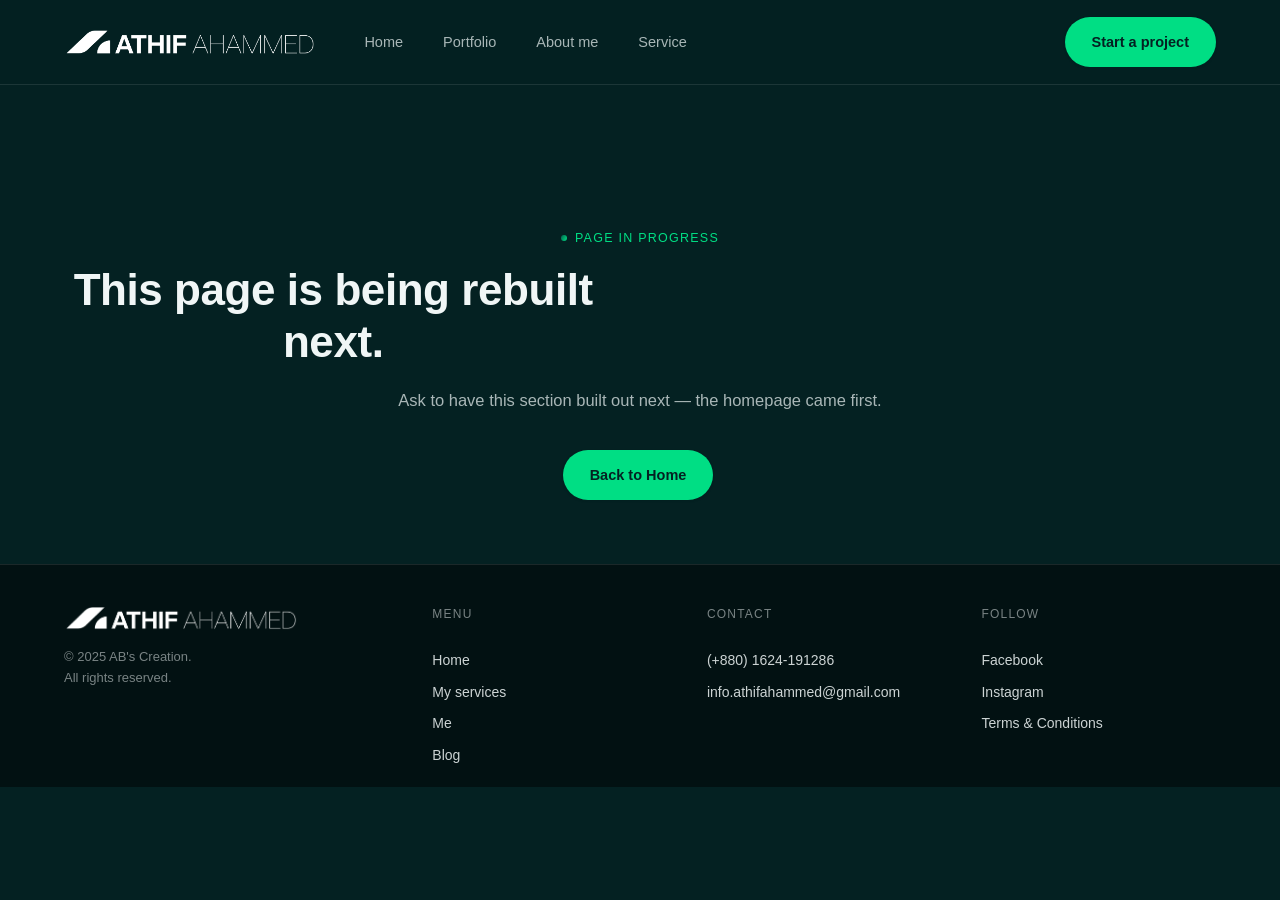
==== about.html @ 402d82b9 "update without large videos" ====
<!DOCTYPE html>
<html lang="en">
<head>
<meta charset="UTF-8">
<meta name="viewport" content="width=device-width, initial-scale=1.0">
<title>Athif Ahammed — About</title>
<link rel="preconnect" href="https://fonts.googleapis.com">
<link rel="preconnect" href="https://fonts.gstatic.com" crossorigin>
<link href="https://fonts.googleapis.com/css2?family=Bricolage+Grotesque:opsz,wght@12..96,400;12..96,600;12..96,700&family=Inter:wght@400;500;600&family=JetBrains+Mono:wght@400;500&display=swap" rel="stylesheet">
<link rel="icon" type="image/svg+xml" href="assets/favicon.svg">
<link rel="stylesheet" href="styles.css">
</head>
<body>
<header class="site-header">
  <div class="container header-row">
    <a href="./" class="logo"><img class="logo-img" src="[data-uri]" alt="Athif Ahammed"></a>
    <nav class="main-nav" id="main-nav">
      <a href="./">Home</a>
      <a href="portfolio.html">Portfolio</a>
      <a href="about.html">About me</a>
      <a href="service.html">Service</a>
    </nav>
    <a href="index.html#start" class="btn btn-primary header-cta">Start a project</a>
    <button class="nav-toggle" id="navToggle" aria-label="Toggle menu"><span></span><span></span><span></span></button>
  </div>
</header>
<main>
  <section class="section placeholder-section">
    <div class="container">
      <p class="section-eyebrow center">Page in progress</p>
      <h1 class="section-title center" style="font-size:clamp(28px,4vw,44px);">This page is being rebuilt next.</h1>
      <p class="body-text" style="margin:20px auto 0;">Ask to have this section built out next — the homepage came first.</p>
      <div class="hero-actions" style="justify-content:center; margin-top:32px;">
        <a href="./" class="btn btn-primary">Back to Home</a>
      </div>
    </div>
  </section>
</main>
<footer class="site-footer">
  <div class="container footer-grid">
    <div class="footer-brand">
      <a href="./" class="logo"><img class="logo-img" src="[data-uri]" alt="Athif Ahammed"></a>
      <p>© 2025 AB's Creation.<br>All rights reserved.</p>
    </div>
    <div class="footer-col"><h4>Menu</h4>
      <a href="./">Home</a><a href="service.html">My services</a><a href="about.html">Me</a><a href="blog.html">Blog</a>
    </div>
    <div class="footer-col"><h4>Contact</h4>
      <a href="tel:+8801624191286">(+880) 1624-191286</a>
      <a href="mailto:info.athifahammed@gmail.com">info.athifahammed@gmail.com</a>
    </div>
    <div class="footer-col"><h4>Follow</h4>
      <a href="https://www.facebook.com/m.athif.ahammed" target="_blank" rel="noopener">Facebook</a>
      <a href="https://www.instagram.com/athif.ahammed_/" target="_blank" rel="noopener">Instagram</a>
      <a href="terms.html">Terms &amp; Conditions</a>
    </div>
  </div>
</footer>
<script src="script.js"></script>
</body>
</html>
---- styles.css ----
/* =====================================================================
   Athif Ahammed — portfolio
   Strict rule: strictly 4 brand colors used (Dark Theme) + Brand Fonts
   ===================================================================== */

:root{
  /* ---- brand palette (only these four) ---- */
  --c-dark:    #042122;
  --c-teal:    #01624c;
  --c-mint:    #00de84;
  --c-light:   #f0f6f6;

  /* ---- roles for Dark Theme ---- */
  --bg:      var(--c-dark);
  --surface: rgba(240, 246, 246, 0.03);      /* Faint light for cards */
  --band:    rgba(1, 98, 76, 0.15);          /* Subtle teal band for alternating sections */
  --ink:     var(--c-light);                 /* Light text on dark bg */
  --ink-dim: rgba(240, 246, 246, 0.7);       /* Dimmed light text */
  --ink-faint: rgba(240, 246, 246, 0.4);
  --line:    rgba(240, 246, 246, 0.1);
  --line-strong: rgba(240, 246, 246, 0.2);
  --on-dark: var(--c-dark);          
  --on-dark-dim: rgba(4, 33, 34, 0.8);
  --accent:  var(--c-mint);
  --gradient: linear-gradient(120deg, var(--c-teal) 0%, var(--c-mint) 100%);

  --radius-lg: 28px;
  --radius: 18px;
  --radius-sm: 10px;
  --radius-pill: 999px;

  /* ---- Brand Fonts ---- */
  --font-display: 'Poppins', sans-serif;
  --font-body: 'Nunito Sans', sans-serif;
  --font-mono: 'Poppins', sans-serif; /* Replaced the old monospace font to stick strictly to your brand fonts */
  
  --container: 1200px;

  --shadow-sm: 0 1px 2px rgba(4,33,34,.5), 0 1px 1px rgba(4,33,34,.3);
  --shadow-md: 0 12px 32px -12px rgba(4,33,34,.6);
  --shadow-lg: 0 24px 60px -20px rgba(4,33,34,.8);
}

*{ box-sizing: border-box; margin:0; padding:0; }
html{ scroll-behavior: smooth; }
body{
  background: var(--bg);
  color: var(--ink);
  font-family: var(--font-body);
  line-height: 1.55;
  -webkit-font-smoothing: antialiased;
  overflow-x: hidden;
}
img{ max-width:100%; display:block; }
a{ color:inherit; text-decoration:none; }
.container{ max-width: var(--container); margin: 0 auto; padding: 0 24px; }

::selection{ background: var(--c-mint); color: var(--c-dark); }
a:focus-visible, button:focus-visible, input:focus-visible{
  outline: 2px solid var(--c-mint);
  outline-offset: 3px;
}

/* ===== Header ===== */
.site-header{
  position: sticky; top:0; z-index: 50;
  background: rgba(4, 33, 34, 0.86); /* Dark background with blur */
  backdrop-filter: blur(12px);
  border-bottom: 1px solid var(--line);
}
.header-row{ display:flex; align-items:center; gap: 32px; height: 84px; }
.logo{ display:flex; align-items:center; white-space: nowrap; }
.logo-img{ height: 28px; width: auto; display:block; filter: brightness(0) invert(1); } /* Make logo white for dark theme */
.footer-brand .logo-img{ height: 26px; }

.main-nav{ display:flex; gap: 8px; margin-right: auto; }
.main-nav a{
  font-family: var(--font-display);
  font-size: 14.5px; font-weight: 500;
  color: var(--ink-dim);
  padding: 9px 16px;
  border-radius: var(--radius-pill);
  transition: color .15s, background .15s;
}
.main-nav a:hover{ color: var(--ink); background: rgba(240, 246, 246, 0.05); }
.main-nav a.active{ color: var(--ink); background: rgba(0, 222, 132, 0.15); }

.header-cta{ white-space: nowrap; }
.nav-toggle{
  display:none; flex-direction:column; gap:5px;
  background:none; border:none; cursor:pointer; padding: 8px;
}
.nav-toggle span{ width:22px; height:2px; background: var(--ink); display:block; }

/* ===== Buttons ===== */
.btn{
  display:inline-flex; align-items:center; justify-content:center;
  font-family: var(--font-display);
  font-size: 14.5px; font-weight: 600;
  padding: 13px 26px;
  border-radius: var(--radius-pill);
  border: 1.5px solid transparent;
  transition: transform .15s ease, background .15s ease, color .15s ease, border-color .15s ease, box-shadow .15s ease;
  cursor: pointer;
}
.btn:hover{ transform: translateY(-2px); }
.btn-primary{ background: var(--c-mint); color: var(--c-dark); box-shadow: var(--shadow-sm); }
.btn-primary:hover{ background: var(--c-light); }
.btn-outline{ border-color: var(--line-strong); color: var(--ink); background: transparent; }
.btn-outline:hover{ border-color: var(--c-mint); color: var(--c-mint); }
.btn-ghost{ color: var(--ink-dim); font-size: 14px; padding: 10px 16px; }
.btn-ghost:hover{ color: var(--c-mint); }
.btn-gradient{ background: var(--gradient); color: var(--c-dark); box-shadow: var(--shadow-md); }
.btn-gradient:hover{ filter: brightness(1.15); }
.btn-invert{ background: var(--c-dark); color: var(--c-mint); box-shadow: var(--shadow-md); }
.btn-invert:hover{ background: var(--c-teal); color: var(--c-light); }
.btn-lg{ padding: 16px 32px; font-size: 15px; }

/* ===== Reveal on scroll / load ===== */
.reveal{ opacity:0; transform: translateY(20px); transition: opacity .7s ease, transform .7s ease; }
.reveal.in-view{ opacity:1; transform: translateY(0); }
.eyebrow.reveal{ transition-delay: .05s; }
.hero-title.reveal{ transition-delay: .18s; }
.hero-sub.reveal{ transition-delay: .34s; }
.hero-actions.reveal{ transition-delay: .48s; }
.hero-stats-row.reveal{ transition-delay: .62s; }
.hero-illustration.reveal{ transition-delay: .3s; }

/* ===== Eyebrows / section titles ===== */
.eyebrow, .section-eyebrow{
  font-family: var(--font-mono);
  font-weight: 500;
  font-size: 12.5px;
  letter-spacing: .1em;
  text-transform: uppercase;
  color: var(--c-mint);
  margin-bottom: 16px;
  display:inline-block;
}
.eyebrow::before, .section-eyebrow::before{
  content: ''; display:inline-block; width:6px; height:6px; border-radius:50%;
  background: var(--gradient); margin-right: 8px; transform: translateY(-1px);
}
.section-title{
  font-family: var(--font-display);
  font-weight: 700;
  font-size: clamp(28px, 3.6vw, 46px);
  line-height: 1.18;
  letter-spacing: -.01em;
  color: var(--ink);
  max-width: 22ch;
}
.section-title.small{ font-size: clamp(18px,2vw,22px); font-weight:500; color: var(--ink-dim); max-width: 46ch; }

/* ===== Hero ===== */
.hero{ min-height: 94vh; display:flex; align-items:center; padding: 110px 0 60px; }
.hero-grid{ display:grid; grid-template-columns: 1.15fr .85fr; gap: 40px; align-items:center; }
.hero-full{ text-align: left; }
.hero-copy-wide{ max-width: 720px; }
.hero-title-lg{ font-size: clamp(44px, 6.2vw, 78px); max-width: 15ch; padding-right: .05em; }
.hero-title{
  font-family: var(--font-display);
  font-weight: 700;
  font-size: clamp(38px, 5vw, 62px);
  line-height: 1.12;
  letter-spacing: -.015em;
  color: var(--ink);
  max-width: 14ch;
}
.hero-title .text-gradient{
  background: var(--gradient);
  -webkit-background-clip: text; background-clip: text;
  color: transparent;
  font-style: italic;
  letter-spacing: 0;
  padding-right: .1em;
  margin-right: -.1em;
  display: inline-block;
}
.hero-sub{ margin-top: 22px; font-size: 18px; color: var(--ink-dim); max-width: 46ch; }
.hero-sub-lg{ font-size: 21px; max-width: 54ch; }
.hero-actions{ display:flex; gap:14px; margin-top: 34px; flex-wrap: wrap; padding: 4px 4px 4px 0; }
.hero-stats-row{ display:flex; gap: 48px; margin-top: 56px; flex-wrap: wrap; }
.hero-stats-row .stat{ padding:0; margin:0; border:none; }

/* Hero illustration */
.hero-illustration{ position:relative; height: 420px; }
.hero-illustration .hero-blob{
  position:absolute; inset: 12%;
  background: var(--gradient);
  filter: blur(70px);
  opacity: .38;
  border-radius: 50%;
  animation: heroPulse 7s ease-in-out infinite;
}
.hero-orb{
  position:absolute; top:50%; left:50%;
  width: 100px; height:100px; margin: -50px 0 0 -50px;
  border-radius: 50%;
  background: var(--gradient);
  display:flex; align-items:center; justify-content:center;
  color: var(--c-dark);
  box-shadow: var(--shadow-lg);
  z-index: 2;
}
.orbit{
  position:absolute; top:50%; left:50%;
  border: 1.5px dashed rgba(0,222,132,.32);
  border-radius: 50%;
  transform: translate(-50%,-50%);
}
.orbit-1{ width: 230px; height:230px; animation: heroSpin 20s linear infinite; }
.orbit-2{ width: 330px; height:330px; border-color: rgba(1,98,76,.5); animation: heroSpin 28s linear infinite reverse; }
.orbit-dot{
  position:absolute; top:-5px; left:50%;
  width:10px; height:10px; margin-left:-5px;
  border-radius:50%; background: var(--c-mint);
  box-shadow: 0 0 0 5px rgba(0,222,132,.16);
}
.float-shape{ position:absolute; border-radius: 30%; background: var(--gradient); opacity:.55; }
.shape-a{ width:26px; height:26px; top:10%; left:8%; animation: heroFloat 5s ease-in-out infinite; }
.shape-b{ width:16px; height:16px; bottom:14%; right:10%; border-radius:50%; animation: heroFloat 6s ease-in-out infinite 1s; }
.shape-c{ width:20px; height:20px; top:62%; left:2%; animation: heroFloat 7s ease-in-out infinite .5s; }

@keyframes heroSpin{ to{ transform: translate(-50%,-50%) rotate(360deg); } }
@keyframes heroFloat{ 0%,100%{ transform: translateY(0); } 50%{ transform: translateY(-14px); } }
@keyframes heroPulse{ 0%,100%{ transform: scale(1); opacity:.38; } 50%{ transform: scale(1.07); opacity:.5; } }

/* ===== Sections ===== */
.section{ padding: 60px 0; min-height: auto; display:flex; align-items:center; }
.section > .container{ width: 100%; }
main > section:nth-of-type(odd){ background: var(--bg); }
main > section:nth-of-type(even){ background: var(--band); }
.section-head-row{ display:flex; justify-content:space-between; align-items:flex-end; gap: 24px; flex-wrap:wrap; margin-bottom: 50px; }

/* ===== Services ===== */
.services-grid{ display:grid; grid-template-columns: repeat(3,1fr); gap: 24px; }
.service-card{
  background: var(--surface);
  border: 1px solid var(--line);
  border-radius: var(--radius);
  padding: 36px 30px;
  transition: transform .2s ease, box-shadow .2s ease, border-color .2s ease;
}
.service-card:hover{ transform: translateY(-4px); box-shadow: var(--shadow-md); border-color: var(--line-strong); }
.service-icon{
  width: 52px; height:52px; border-radius: 14px;
  background: var(--gradient);
  display:flex; align-items:center; justify-content:center;
  color: var(--c-dark); margin-bottom: 22px;
}
.service-card h3{ font-family: var(--font-display); font-size: 21px; margin-bottom: 10px; }
.service-card p{ color: var(--ink-dim); font-size: 15px; margin-bottom: 18px; }
.service-link{ font-family: var(--font-display); font-size: 14px; font-weight:600; color: var(--c-mint); display:inline-flex; align-items:center; gap:6px; }
.service-link:hover{ gap: 10px; color: var(--c-light); }

/* ===== Portrait Frame (Who I Am) ===== */
.portrait-frame { 
  position: relative; 
  border-radius: var(--radius-lg); 
  overflow: hidden; 
  box-shadow: var(--shadow-lg);
  aspect-ratio: 4 / 5;
  max-width: 420px;
  margin: 0 auto;
  border: 1px solid var(--line-strong);
  
  /* Apply continuous floating animation */
  animation: cardFloat 4s ease-in-out infinite; /* Slightly slower (6s) for a premium, calm feel */
}

/* Pause the animation when mouse hovers over the picture */
.portrait-frame:hover {
  animation-play-state: paused;
}

.portrait-frame img { 
  width: 100%; 
  height: 100%; 
  object-fit: cover; 
}

.portrait-frame::after {
  content: ''; 
  position: absolute; 
  inset: 0;
  /* Adds a smooth dark fade at the bottom so it blends with the background */
  background: linear-gradient(180deg, rgba(4, 33, 34, 0) 60%, rgba(4, 33, 34, 0.85) 100%);
}


/* Transparent play button */
.play-btn{
  position:absolute; top:50%; left:50%; transform: translate(-50%,-50%); z-index:1;
  width: 80px; height:80px; border-radius:50%;
  background: rgba(1, 98, 76, 0.5); /* Transparent Teal */
  backdrop-filter: blur(6px); /* Glass Blur Effect */
  color: var(--c-light);
  display:flex; align-items:center; justify-content:center;
  box-shadow: var(--shadow-lg);
  transition: transform .2s ease, background .2s ease;
}
.play-btn:hover{ 
  transform: translate(-50%,-50%) scale(1.08); 
  background: rgba(1, 98, 76, 0.75); 
}

/* ===== Who I Am ===== */
.who-grid{ display:grid; grid-template-columns: 1fr 1fr; gap: 56px; align-items:center; }
.who-media{ position:relative; }
.body-text{ color: var(--ink-dim); font-size: 16.5px; margin-top: 18px; max-width: 54ch; }
.stats-strip{ display:flex; margin-top: 40px; border-top: 1px solid var(--line); padding-top: 28px; }
.stat{ padding-right: 32px; margin-right: 32px; border-right: 1px solid var(--line); }
.stat:last-child{ border-right:none; margin-right:0; padding-right:0; }
.stat-num{
  display:block; font-family: var(--font-display); font-weight:700;
  font-size: 32px; color: var(--c-mint);
}
.stat-label{ display:block; font-size: 13px; color: var(--ink-dim); margin-top: 4px; }

/* ===== Clients ===== */
.clients-row{
  display:flex; 
  flex-wrap:wrap; 
  justify-content:center; /* Ekhane center kora hoyeche jate majhkhan theke show kore */
  align-items:center;
  gap: 56px; 
  margin-top: 40px;
}

.clients-row img{ 
  height: 100px; 
  width: auto; 
  max-width: 180px;
  opacity: 0.5; 
  filter: brightness(0) invert(1); 
  transition: opacity .3s ease, transform .3s ease; 
}

.clients-row a:hover img{ 
  opacity: 1; 
  filter: brightness(0) invert(1); 
  transform: translateY(-4px); 
}



/* ==============================================
   Featured Projects - Individual 3D Flip Cards
   ============================================== */
.projects-grid { 
  display: grid; 
  grid-template-columns: repeat(4, 1fr); 
  gap: 24px; 
}

/* Continuous Floating Animation */
@keyframes cardFloat {
  0%, 100% { transform: translateY(0); }
  50%      { transform: translateY(-8px); }
}

/* Individual Flip Container */
.project-flip-card {
  perspective: 2000px;
  width: 100%;
  aspect-ratio: 4/5;
  animation: cardFloat 5s ease-in-out infinite;
}

/* Staggered delay for the float wave */
.project-flip-card:nth-child(1) { animation-delay: 0s; }
.project-flip-card:nth-child(2) { animation-delay: 1.2s; }
.project-flip-card:nth-child(3) { animation-delay: 2.4s; }
.project-flip-card:nth-child(4) { animation-delay: 3.6s; }

/* Pause float and add slight lift on hover */
.project-flip-card:hover {
  animation-play-state: paused;
}

/* Inner wrapper that rotates */
.project-flip-inner {
  position: relative;
  width: 100%;
  height: 100%;
  transition: transform 1.2s cubic-bezier(0.4, 0, 0.2, 1);
  transform-style: preserve-3d;
}

.project-flip-inner.is-flipped {
  transform: rotateY(180deg);
}

/* Front and Back positioning (Forces them to perfectly overlap) */
.project-front, .project-back {
  position: absolute;
  top: 0;
  left: 0;
  width: 100%;
  height: 100%;
  -webkit-backface-visibility: hidden;
  backface-visibility: hidden;
}

.project-back {
  transform: rotateY(180deg);
}

/* Base Card Styling */
.project-card {
  border-radius: var(--radius);
  overflow: hidden; 
  border: 1px solid var(--line-strong);
  box-shadow: var(--shadow-sm);
  display: block;
  background: var(--surface);
  transition: box-shadow .35s ease, border-color .35s ease;
}

.project-card img {
  width: 100%; 
  height: 100%; 
  object-fit: cover;
  transition: transform .6s cubic-bezier(0.4, 0, 0.2, 1);
}

.project-flip-card:hover .project-card img {
  transform: scale(1.08); /* Zoom image on hover */
}

/* Cinematic Overlay */
.project-card::after {
  content: '';
  position: absolute;
  inset: 0;
  background: linear-gradient(to top, rgba(4, 33, 34, 0.95) 0%, rgba(4, 33, 34, 0) 50%);
  opacity: 0.7;
  transition: opacity .35s ease;
  pointer-events: none;
}

/* Hover Glow & Darker Overlay */
.project-flip-card:hover .project-card {
  box-shadow: 0 16px 32px -10px rgba(0, 222, 132, 0.25);
  border-color: rgba(0, 222, 132, 0.4);
}
.project-flip-card:hover .project-card::after {
  opacity: 1;
}

/* Project Info Container */
.project-info {
  position: absolute;
  left: 20px;
  bottom: 20px;
  z-index: 2;
  transition: transform .35s ease;
  transform: translateY(10px);
}
.project-flip-card:hover .project-info {
  transform: translateY(0);
}

/* Main Project Title */
.project-title {
  font-family: var(--font-display);
  font-size: 20px;
  font-weight: 700;
  color: var(--c-light);
  margin-bottom: 8px;
  text-shadow: 0 2px 8px rgba(4, 33, 34, 0.9);
}

/* Category Tag (Glassmorphism) */
.project-category {
  display: inline-block;
  font-family: var(--font-body);
  font-size: 12.5px;
  font-weight: 600;
  color: var(--c-mint);
  background: rgba(4, 33, 34, 0.5);
  backdrop-filter: blur(8px);
  -webkit-backdrop-filter: blur(8px);
  border: 1px solid rgba(240, 246, 246, 0.15);
  padding: 6px 14px;
  border-radius: var(--radius-pill);
  transition: all .35s ease;
}

.project-flip-card:hover .project-category {
  background: var(--c-mint);
  color: var(--c-dark);
  border-color: var(--c-mint);
  box-shadow: 0 4px 12px rgba(0, 222, 132, 0.3);
}
  /* ==============================================
   3D Flip Container Setup for Featured Projects
   ============================================== */
.projects-flip-container {
  perspective: 2000px;
  position: relative;
  width: 100%;
}

.projects-flip-inner {
  position: relative;
  width: 100%;
  transition: transform 1.2s cubic-bezier(0.4, 0, 0.2, 1);
  transform-style: preserve-3d;
}

.projects-flip-inner.is-flipped {
  transform: rotateY(180deg); 
}

.projects-page {
  width: 100%;
  -webkit-backface-visibility: hidden;
  backface-visibility: hidden;
}

.projects-front {
  position: relative;
  z-index: 2;
  transform: rotateY(0deg);
}

.projects-back {
  position: absolute;
  top: 0;
  left: 0;
  height: 100%;
  transform: rotateY(180deg);
}
/* ===== CTA banner ===== */
.cta-section{ padding: 40px 0; }
.cta-box{
  background: var(--gradient);
  border-radius: var(--radius-lg);
  padding: 56px 48px;
  color: var(--c-dark);
  display:flex; align-items:center; justify-content:space-between; gap: 32px;
  flex-wrap: wrap;
}
.cta-box .eyebrow{ color: rgba(240, 246, 246, 0.9); }
.cta-box .eyebrow::before{ background: var(--c-light); }
.cta-copy{ max-width: 560px; }
.cta-title{
  font-family: var(--font-display); font-weight:700; color: var(--c-light);
  font-size: clamp(26px,3.4vw,40px); margin: 6px 0 12px; letter-spacing: -.01em;
}
.cta-sub{ color: rgba(240, 246, 246, 0.9); font-size: 16.5px; }

/* ===== Newsletter ===== */
.newsletter-section{ padding: 40px 0 60px; }
.newsletter-row{
  display:flex; justify-content:space-between; align-items:center; gap:32px; flex-wrap:wrap;
  background: var(--surface); border: 1px solid var(--line); border-radius: var(--radius-lg);
  padding: 44px 48px;
}
.newsletter-copy{ color: var(--ink-dim); max-width: 40ch; font-size: 15.5px; }
.newsletter-form{ display:flex; border: 1.5px solid var(--line-strong); border-radius: var(--radius-pill); overflow:hidden; }
.newsletter-form input{
  background:none; border:none; padding: 14px 20px; color: var(--ink);
  font-family: var(--font-body); font-size: 14px; width: 260px;
}
.newsletter-form input::placeholder{ color: var(--ink-faint); }
.newsletter-form button{
  background: var(--c-teal); border:none; color: var(--c-light);
  width: 52px; font-size: 18px; cursor:pointer; transition: background .15s;
}
.newsletter-form button:hover{ background: var(--c-mint); color: var(--c-dark); }

/* ===== Footer ===== */
.site-footer{ background: rgba(2, 17, 18, 1); border-top: 1px solid var(--line); color: rgba(240,246,246,.85); }
.footer-grid{
  display:grid; grid-template-columns: 1.4fr 1fr 1fr 1fr; gap: 40px;
  padding: 40px 24px 20px; 
}
.footer-brand p{ color: rgba(240,246,246,.5); font-size: 13px; margin-top: 16px; line-height:1.6; }
.footer-col h4{
  font-family: var(--font-mono); font-weight: 500; font-size:12px; letter-spacing:.1em; text-transform:uppercase;
  color: rgba(240,246,246,.5); margin-bottom: 16px;
}
.footer-col{ display:flex; flex-direction:column; gap: 10px; }
.footer-col a{ font-family: var(--font-display); font-size: 14px; font-weight: 500; color: rgba(240,246,246,.85); transition: color .15s; }
.footer-col a:hover{ color: var(--c-mint); }
.footer-address{ font-size: 13px; color: rgba(240,246,246,.5); line-height:1.6; }

/* ===== Placeholder pages ===== */
.placeholder-section{ padding-top: 140px; text-align:center; }

/* ===== Responsive ===== */
@media (max-width: 980px){
  .hero-grid{ grid-template-columns: 1fr; }
  .hero-illustration{ height: 280px; max-width: 320px; margin: 0 auto; }
  .hero-stats-row{ gap: 32px; }
  .main-nav{ display:none; }
  .nav-toggle{ display:flex; }
  .header-cta{ display:none; }
  .services-grid{ grid-template-columns: 1fr; }
  .who-grid{ grid-template-columns: 1fr; gap: 36px; }
  .projects-grid{ grid-template-columns: repeat(2,1fr); }
  .footer-grid{ grid-template-columns: 1fr 1fr; }
  .cta-box{ justify-content:flex-start; }
  
  #main-nav.open {
    background: var(--c-dark) !important;
    border-bottom: 1px solid var(--line) !important;
  }
}
@media (max-width: 560px){
  .projects-grid{ grid-template-columns: 1fr; }
  .footer-grid{ grid-template-columns: 1fr; }
  .stats-strip{ flex-wrap:wrap; gap: 20px 0; }
  .stat{ border-right:none; margin-right:0; padding-right:0; width: 50%; }
  .newsletter-row{ flex-direction:column; align-items:flex-start; padding: 32px 24px; }
  .newsletter-form input{ width: 100%; }
  .cta-box{ padding: 40px 28px; }
}

@media (prefers-reduced-motion: reduce){
  html{ scroll-behavior:auto; }
  .reveal{ transition:none; opacity:1; transform:none; }
  .btn:hover{ transform:none; }
  .hero-blob, .orbit-1, .orbit-2, .shape-a, .shape-b, .shape-c{ animation:none; }
}
/* ==============================================
   Portfolio Category Tabs
   ============================================== */
.portfolio-tabs {
  display: flex;
  gap: 12px;
  justify-content: center;
  flex-wrap: wrap;
  margin-top: 8px;
}

.tab-btn {
  background: transparent;
  border: 1px solid var(--line-strong);
  color: var(--c-light);
  padding: 8px 24px;
  border-radius: 50px;
  cursor: pointer;
  transition: all 0.3s ease;
  font-family: var(--font-body);
  font-size: 14.5px;
  font-weight: 500;
}

.tab-btn:hover {
  border-color: rgba(0, 222, 132, 0.5);
  color: var(--c-mint);
}

.tab-btn.active {
  background: var(--c-mint);
  color: var(--c-dark);
  border-color: var(--c-mint);
  font-weight: 700;
}

/* ==============================================
   Standard Project Card Animation (Non-Flip) - PORTFOLIO PAGE ONLY
   ============================================== */
/* Using direct child selector (>) so it only affects Portfolio page, not Home page */
.projects-grid > .project-card {
  position: relative;
  animation: cardFloat 5s ease-in-out infinite;
  display: block;
  aspect-ratio: 4/5; /* Keeps the cards in the exact same beautiful shape as the home page */
}

/* Add wave staggered effect */
.projects-grid > .project-card:nth-child(1) { animation-delay: 0s; }
.projects-grid > .project-card:nth-child(2) { animation-delay: 1.2s; }
.projects-grid > .project-card:nth-child(3) { animation-delay: 2.4s; }
.projects-grid > .project-card:nth-child(4) { animation-delay: 3.6s; }
.projects-grid > .project-card:nth-child(5) { animation-delay: 4.8s; }
.projects-grid > .project-card:nth-child(6) { animation-delay: 6s; }

/* Pause hover and apply glow */
.projects-grid > .project-card:hover {
  animation-play-state: paused;
  transform: translateY(-10px);
  box-shadow: 0 16px 32px -10px rgba(0, 222, 132, 0.25);
  border-color: rgba(0, 222, 132, 0.4);
}
.projects-grid > .project-card:hover::after {
  opacity: 1;
}
.projects-grid > .project-card:hover img {
  transform: scale(1.08);
}
.projects-grid > .project-card:hover .project-info {
  transform: translateY(0);
}
.projects-grid > .project-card:hover .project-category {
  background: var(--c-mint);
  color: var(--c-dark);
  border-color: var(--c-mint);
  box-shadow: 0 4px 12px rgba(0, 222, 132, 0.3);
}
/* ==============================================
   Lightbox Modal (Popup)
   ============================================== */
.lightbox-modal {
  position: fixed;
  inset: 0;
  background: rgba(2, 17, 18, 0.95); /* Apnar dark theme er sathe match kora */
  z-index: 9999;
  display: flex;
  justify-content: center;
  align-items: center;
  opacity: 0;
  pointer-events: none;
  transition: opacity 0.3s ease;
  backdrop-filter: blur(8px);
  -webkit-backdrop-filter: blur(8px);
}

.lightbox-modal.is-active {
  opacity: 1;
  pointer-events: auto;
}

.lightbox-content {
  position: relative;
  max-width: 90%;
  max-height: 90%;
  text-align: center;
  transform: scale(0.95);
  transition: transform 0.3s ease;
}

.lightbox-modal.is-active .lightbox-content {
  transform: scale(1);
}

.lightbox-content img {
  max-width: 100%;
  max-height: 80vh;
  border-radius: var(--radius);
  box-shadow: 0 20px 40px rgba(0, 0, 0, 0.6);
  object-fit: contain;
}

#lightboxCaption {
  color: var(--c-light);
  font-family: var(--font-display);
  font-size: 24px;
  margin-top: 16px;
}

.lightbox-close {
  position: absolute;
  top: 30px;
  right: 40px;
  background: rgba(240, 246, 246, 0.1);
  color: var(--c-light);
  border: none;
  font-size: 40px;
  width: 50px;
  height: 50px;
  border-radius: 50%;
  cursor: pointer;
  display: flex;
  justify-content: center;
  align-items: center;
  transition: all 0.3s ease;
  z-index: 10000;
}

.lightbox-close:hover {
  background: var(--c-mint);
  color: var(--c-dark);
}
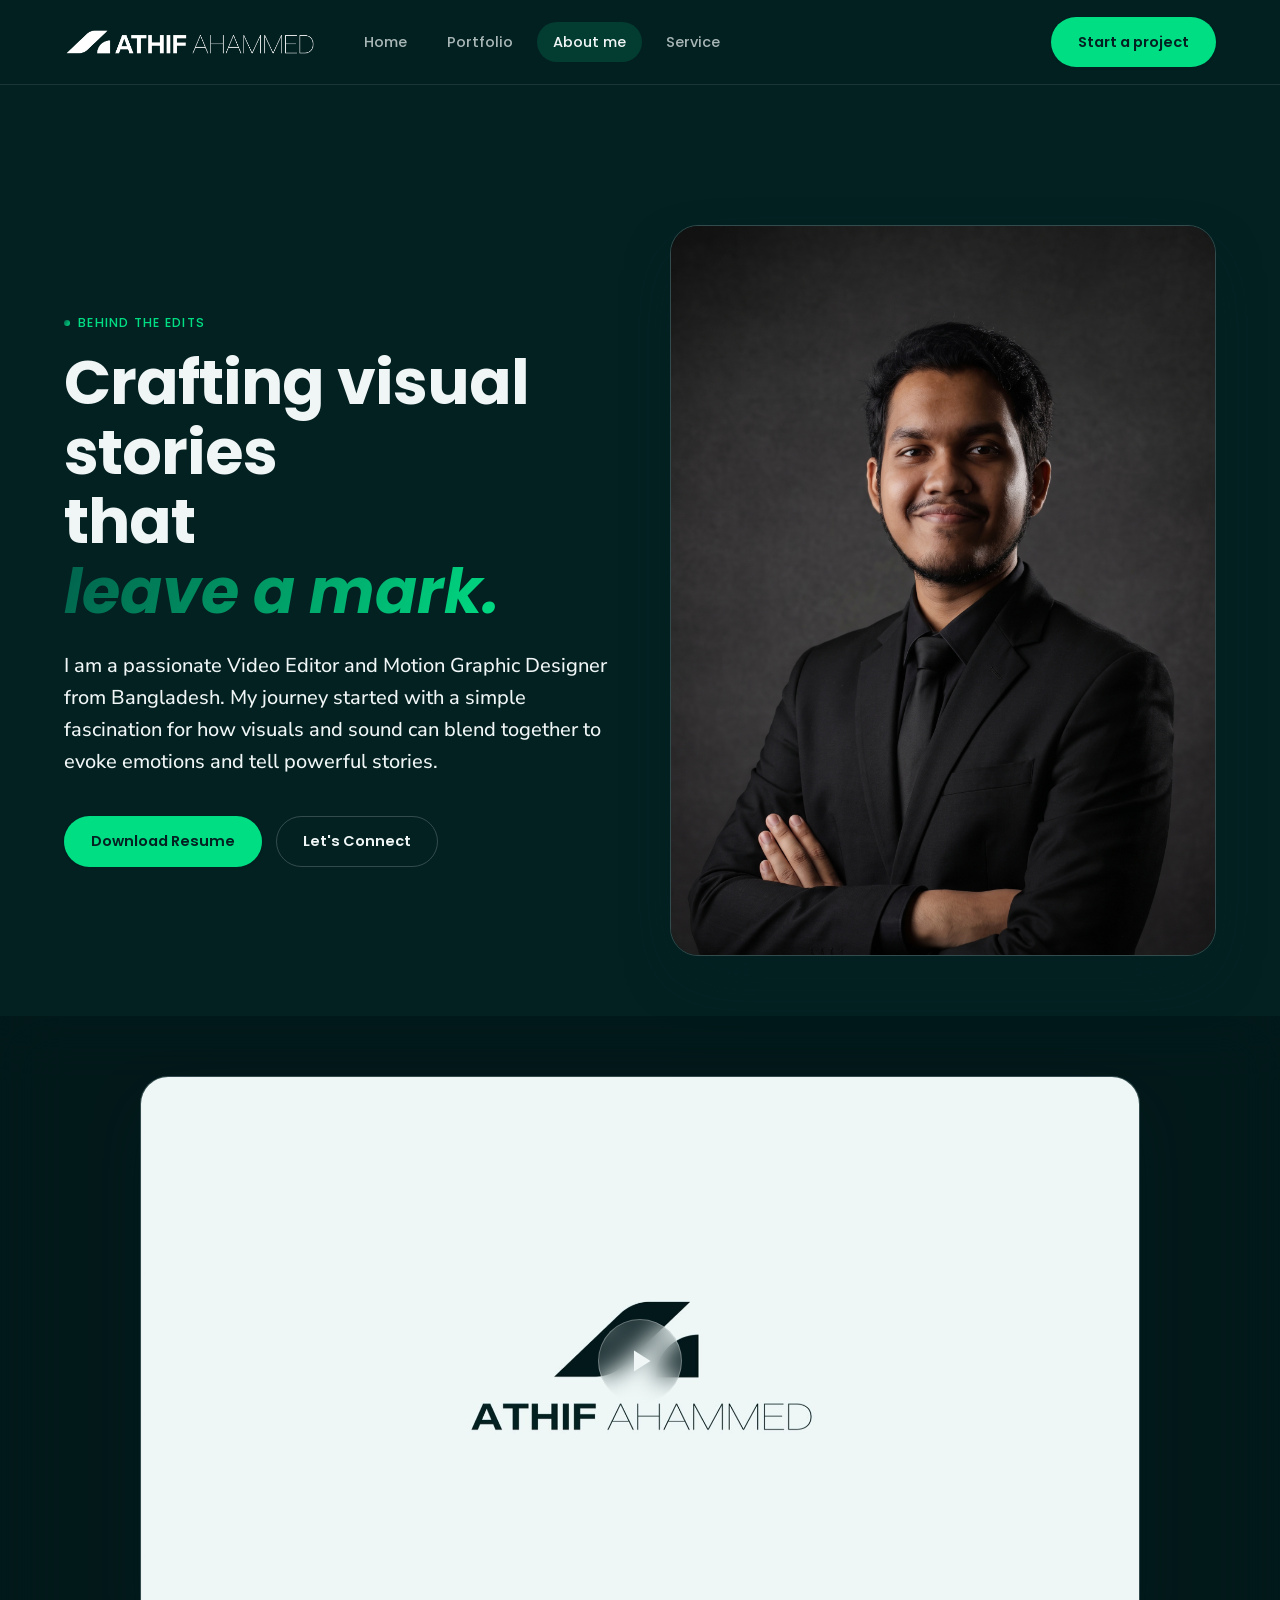
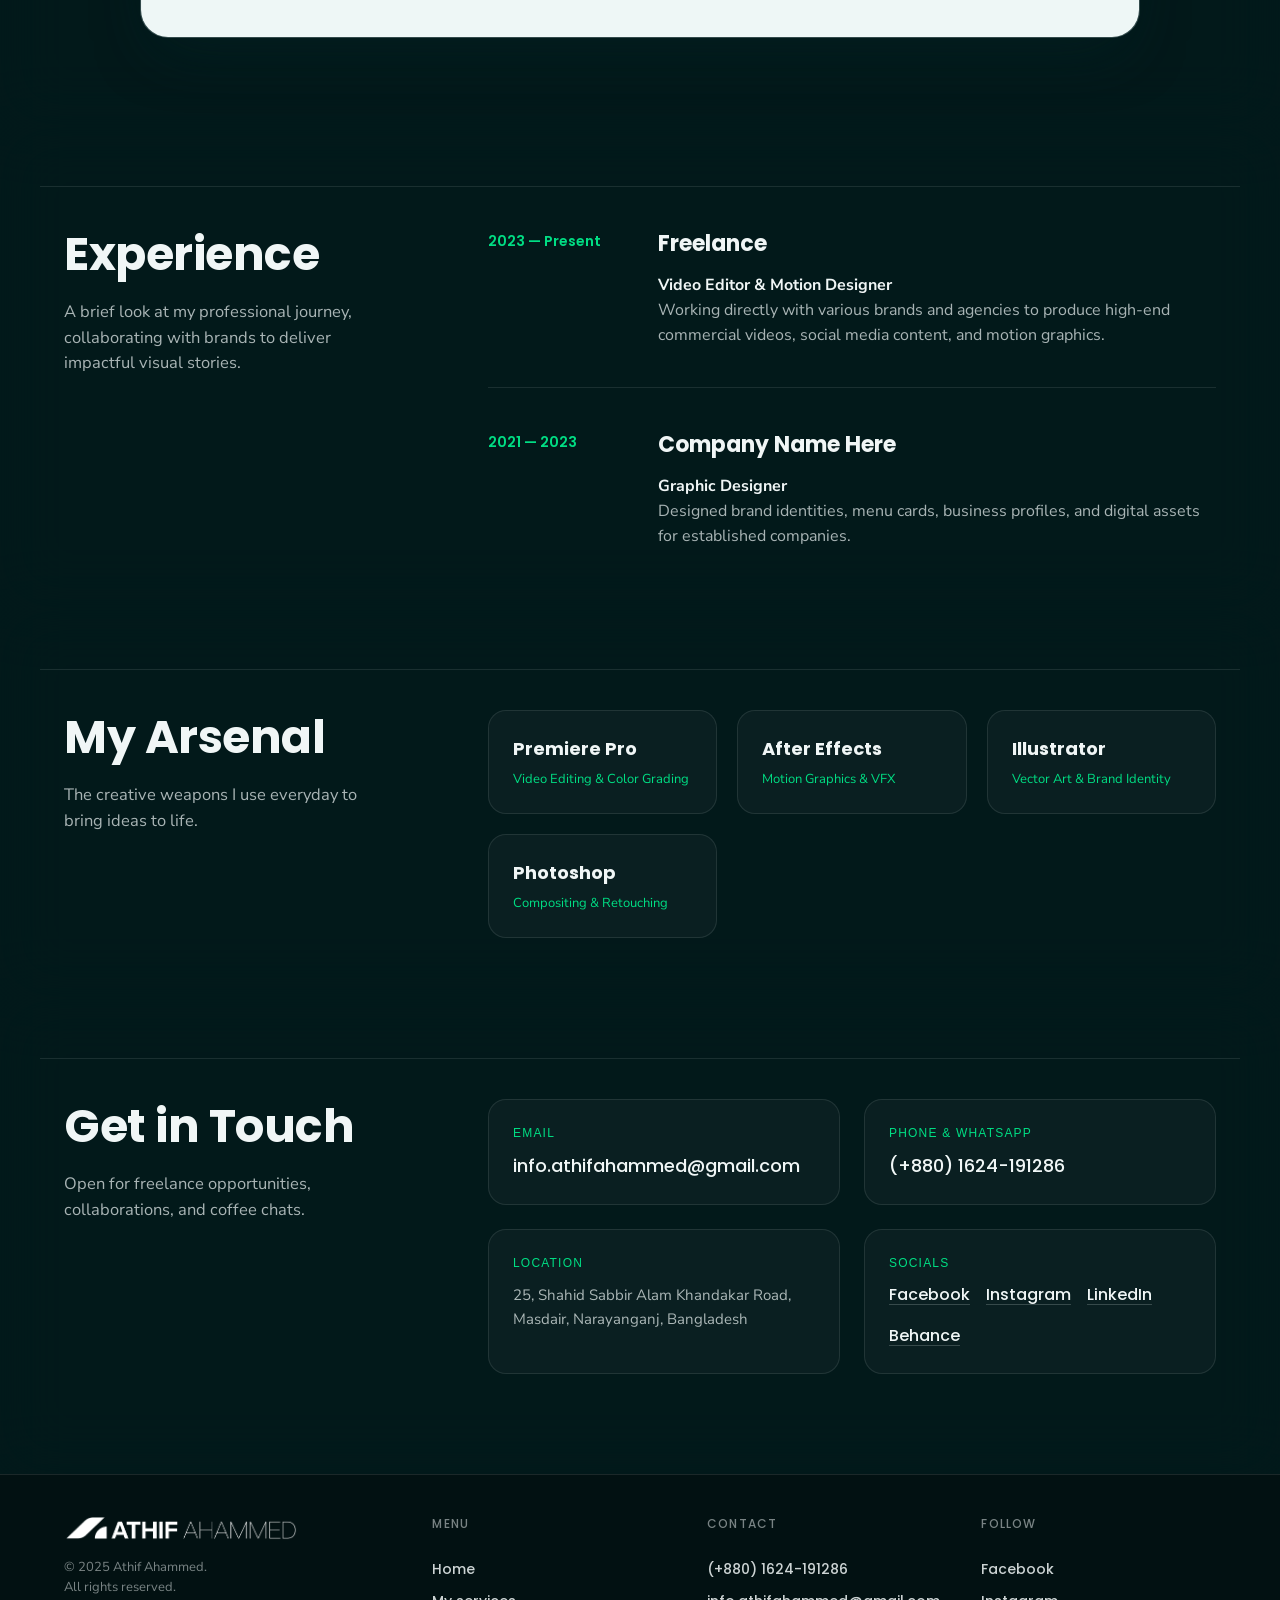
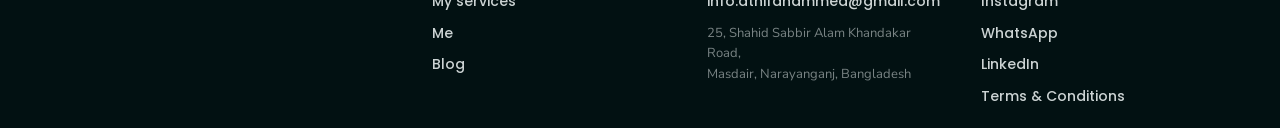
==== commit c33e04fd: "update about me page" ====
--- a/about.html
+++ b/about.html
@@ -3,59 +3,228 @@
 <head>
 <meta charset="UTF-8">
 <meta name="viewport" content="width=device-width, initial-scale=1.0">
-<title>Athif Ahammed — About</title>
+<title>Athif Ahammed | About Me</title>
 <link rel="preconnect" href="https://fonts.googleapis.com">
 <link rel="preconnect" href="https://fonts.gstatic.com" crossorigin>
-<link href="https://fonts.googleapis.com/css2?family=Bricolage+Grotesque:opsz,wght@12..96,400;12..96,600;12..96,700&family=Inter:wght@400;500;600&family=JetBrains+Mono:wght@400;500&display=swap" rel="stylesheet">
+<link href="https://fonts.googleapis.com/css2?family=Nunito+Sans:opsz,wght@6..12,400;6..12,500;6..12,600;6..12,700&family=Poppins:wght@400;500;600;700;800&display=swap" rel="stylesheet"> 
 <link rel="icon" type="image/svg+xml" href="assets/favicon.svg">
 <link rel="stylesheet" href="styles.css">
 </head>
 <body>
+
+<!-- ==========================================
+     Header
+========================================== -->
 <header class="site-header">
   <div class="container header-row">
-    <a href="./" class="logo"><img class="logo-img" src="[data-uri]" alt="Athif Ahammed"></a>
+    <a href="./" class="logo"><img class="logo-img" src="assets/logo-light.png" alt="Athif Ahammed"></a>
     <nav class="main-nav" id="main-nav">
       <a href="./">Home</a>
       <a href="portfolio.html">Portfolio</a>
-      <a href="about.html">About me</a>
+      <a href="about.html" class="active">About me</a>
       <a href="service.html">Service</a>
     </nav>
     <a href="index.html#start" class="btn btn-primary header-cta">Start a project</a>
     <button class="nav-toggle" id="navToggle" aria-label="Toggle menu"><span></span><span></span><span></span></button>
   </div>
 </header>
+
 <main>
-  <section class="section placeholder-section">
-    <div class="container">
-      <p class="section-eyebrow center">Page in progress</p>
-      <h1 class="section-title center" style="font-size:clamp(28px,4vw,44px);">This page is being rebuilt next.</h1>
-      <p class="body-text" style="margin:20px auto 0;">Ask to have this section built out next — the homepage came first.</p>
-      <div class="hero-actions" style="justify-content:center; margin-top:32px;">
-        <a href="./" class="btn btn-primary">Back to Home</a>
-      </div>
-    </div>
-  </section>
+  <!-- ==========================================
+       Hero Section (Side-by-Side)
+  ========================================== -->
+  <section class="section" style="padding-top: 140px; padding-bottom: 60px;">
+    <div class="container hero-split-grid reveal">
+      
+      <!-- Text Side -->
+      <div class="hero-split-text">
+        <p class="section-eyebrow">Behind the edits</p>
+        <h1 class="hero-title" style="max-width: 100%; margin-bottom: 24px;">Crafting visual stories <br>that <span class="text-gradient">leave a mark.</span></h1>
+        <p class="body-text large-text" style="margin-bottom: 34px;">
+          I am a passionate Video Editor and Motion Graphic Designer from Bangladesh. My journey started with a simple fascination for how visuals and sound can blend together to evoke emotions and tell powerful stories.
+        </p>
+        <div class="hero-actions">
+          <a href="https://drive.google.com/uc?export=download&id=182Mb6pX3GTIovx2ajVMn74D-AsHTv60P" class="btn btn-primary" target="_blank" rel="noopener">Download Resume</a>
+          <a href="#connect" class="btn btn-outline">Let's Connect</a>
+        </div>
+      </div>
+
+      <!-- Image Side (Uncropped) -->
+      <div class="hero-split-image">
+        <img src="assets/My_pic.jpg" alt="Athif Ahammed">
+      </div>
+
+    </div>
+  </section>
+
+ <!-- ==========================================
+       Intro Video Section (Auto Play/Pause)
+  ========================================== -->
+  <section class="section" style="padding-bottom: 80px;">
+    <div class="container reveal">
+       <div class="intro-video-wrapper" style="position: relative;">
+         
+         <video id="aboutIntroVideo" playsinline preload="metadata" poster="assets/Video thumbnail.jpg" class="intro-video-player">
+  <source src="assets/my.intro.video.mp4" type="video/mp4">
+  Your browser does not support the video tag.
+</video>
+         
+         <!-- Transparent Blurry Play Button -->
+         <button id="introPlayBtn" class="glass-play-btn" aria-label="Play Video">
+           <svg viewBox="0 0 24 24" width="36" height="36" fill="currentColor">
+             <path d="M8 5v14l11-7z"/>
+           </svg>
+         </button>
+
+       </div>
+    </div>
+  </section>
+
+<!-- ==========================================
+       Experience Timeline
+  ========================================== -->
+  <section class="section">
+    <div class="container modern-split-grid reveal">
+      <div class="split-left">
+        <h2 class="section-title">Experience</h2>
+        <!-- Ei notun line-ta add kora hoyeche -->
+        <p class="body-text" style="max-width: 30ch;">A brief look at my professional journey, collaborating with brands to deliver impactful visual stories.</p>
+      </div>
+      <div class="split-right">
+        
+        <div class="timeline-item">
+          <div class="timeline-year">2023 — Present</div>
+          <div class="timeline-info">
+            <h3>Freelance</h3> 
+            <h4 class="designation">Video Editor & Motion Designer</h4>
+            <p>Working directly with various brands and agencies to produce high-end commercial videos, social media content, and motion graphics.</p>
+          </div>
+        </div>
+
+        <div class="timeline-item">
+          <div class="timeline-year">2021 — 2023</div>
+          <div class="timeline-info">
+            <h3>Company Name Here</h3>
+            <h4 class="designation">Graphic Designer</h4>
+            <p>Designed brand identities, menu cards, business profiles, and digital assets for established companies.</p>
+          </div>
+        </div>
+
+      </div>
+    </div>
+  </section>
+
+  <!-- ==========================================
+       Tools & Arsenal
+  ========================================== -->
+  <section class="section">
+    <div class="container modern-split-grid reveal">
+      <div class="split-left">
+        <h2 class="section-title">My Arsenal</h2>
+        <p class="body-text" style="max-width: 30ch;">The creative weapons I use everyday to bring ideas to life.</p>
+      </div>
+      <div class="split-right">
+        <div class="tools-grid">
+          <div class="tool-card">
+            <h3>Premiere Pro</h3>
+            <p>Video Editing & Color Grading</p>
+          </div>
+          <div class="tool-card">
+            <h3>After Effects</h3>
+            <p>Motion Graphics & VFX</p>
+          </div>
+          <div class="tool-card">
+            <h3>Illustrator</h3>
+            <p>Vector Art & Brand Identity</p>
+          </div>
+          <div class="tool-card">
+            <h3>Photoshop</h3>
+            <p>Compositing & Retouching</p>
+          </div>
+        </div>
+      </div>
+    </div>
+  </section>
+
+  <!-- ==========================================
+   <!-- ==========================================
+       Contact & Social Links
+  ========================================== -->
+  <section class="section" id="connect" style="padding-bottom: 100px;">
+    <div class="container modern-split-grid reveal">
+      <div class="split-left">
+        <h2 class="section-title">Get in Touch</h2>
+        <p class="body-text" style="max-width: 30ch;">Open for freelance opportunities, collaborations, and coffee chats.</p>
+      </div>
+      <div class="split-right contact-grid">
+        
+        <div class="contact-card">
+          <p class="contact-label">Email</p>
+          <a href="mailto:info.athifahammed@gmail.com" class="contact-link">info.athifahammed@gmail.com</a>
+        </div>
+        
+        <div class="contact-card">
+          <p class="contact-label">Phone & WhatsApp</p>
+          <a href="tel:+8801624191286" class="contact-link">(+880) 1624-191286</a>
+        </div>
+
+        <div class="contact-card">
+          <p class="contact-label">Location</p>
+          <p class="contact-text">25, Shahid Sabbir Alam Khandakar Road,<br>Masdair, Narayanganj, Bangladesh</p>
+        </div>
+
+        <div class="contact-card">
+          <p class="contact-label">Socials</p>
+          <div class="social-links-inline">
+            <a href="https://www.facebook.com/m.athif.ahammed" target="_blank">Facebook</a>
+            <a href="https://www.instagram.com/athif.ahammed_/" target="_blank">Instagram</a>
+            <a href="https://www.linkedin.com/in/athif56/" target="_blank">LinkedIn</a>
+            <a href="https://www.behance.net/athifahammed" target="_blank">Behance</a> <!-- Behance link added -->
+          </div>
+        </div>
+
+      </div>
+    </div>
+  </section>
+
 </main>
+
+<!-- ==========================================
+     Footer
+========================================== -->
 <footer class="site-footer">
   <div class="container footer-grid">
     <div class="footer-brand">
-      <a href="./" class="logo"><img class="logo-img" src="[data-uri]" alt="Athif Ahammed"></a>
-      <p>© 2025 AB's Creation.<br>All rights reserved.</p>
-    </div>
-    <div class="footer-col"><h4>Menu</h4>
-      <a href="./">Home</a><a href="service.html">My services</a><a href="about.html">Me</a><a href="blog.html">Blog</a>
-    </div>
-    <div class="footer-col"><h4>Contact</h4>
+      <a href="./" class="logo"><img class="logo-img" src="assets/logo-light.png" alt="Athif Ahammed"></a>
+      <p>© 2025 Athif Ahammed.<br>All rights reserved.</p>
+    </div>
+
+    <div class="footer-col">
+      <h4>Menu</h4>
+      <a href="./">Home</a>
+      <a href="service.html">My services</a>
+      <a href="about.html">Me</a>
+      <a href="blog.html">Blog</a>
+    </div>
+
+    <div class="footer-col">
+      <h4>Contact</h4>
       <a href="tel:+8801624191286">(+880) 1624-191286</a>
       <a href="mailto:info.athifahammed@gmail.com">info.athifahammed@gmail.com</a>
-    </div>
-    <div class="footer-col"><h4>Follow</h4>
+      <span class="footer-address">25, Shahid Sabbir Alam Khandakar Road,<br>Masdair, Narayanganj, Bangladesh</span>
+    </div>
+
+    <div class="footer-col">
+      <h4>Follow</h4>
       <a href="https://www.facebook.com/m.athif.ahammed" target="_blank" rel="noopener">Facebook</a>
       <a href="https://www.instagram.com/athif.ahammed_/" target="_blank" rel="noopener">Instagram</a>
+      <a href="http://wa.me/+88016724191286" target="_blank" rel="noopener">WhatsApp</a>
+      <a href="https://www.linkedin.com/in/athif56/" target="_blank" rel="noopener">LinkedIn</a>
       <a href="terms.html">Terms &amp; Conditions</a>
     </div>
   </div>
 </footer>
+
 <script src="script.js"></script>
 </body>
-</html>
+</html>
--- a/styles.css
+++ b/styles.css
@@ -776,4 +776,420 @@
 .lightbox-close:hover {
   background: var(--c-mint);
   color: var(--c-dark);
+}/* ==============================================
+   Hero Section Sticky Reveal (Fully Seamless Glass)
+   ============================================== */
+
+/* Prothom section (Hero) pichone atke thakbe */
+main > section:first-child {
+  position: sticky;
+  top: 0;
+  min-height: 100vh;
+  z-index: 0;
+}
+
+/* Baki shob section opor diye glass effect niye uthbe */
+main > section:not(:first-child) {
+  position: relative;
+  z-index: 1;
+  background: rgba(2, 17, 18, 0.45) !important; 
+  backdrop-filter: blur(30px) !important;
+  -webkit-backdrop-filter: blur(30px) !important;
+  
+  /* Ekdom seamless korar jonno border/divider kete deya holo */
+  border-top: none; 
+}
+
+/* Kono shadow thakbe na */
+main > section:nth-child(2) {
+  box-shadow: none; 
+}
+/* ==============================================
+   Portfolio Hero Background Marquee
+   ============================================== */
+.portfolio-hero-bg {
+  position: absolute;
+  inset: 0;
+  overflow: hidden; /* Eita shudhu background-ke clip korbe, apnar sticky section vangbe na */
+  z-index: 0;
+}
+
+.portfolio-hero-bg::before {
+  content: "";
+  position: absolute;
+  top: -20px;
+  left: -20px;
+  right: -20px;
+  bottom: -20px;
+  
+  /* === Temporary Gradient (Jate ekhoni effect ta dekhte pan) === */
+  background-image: url('assets/portfolio-collage.jpg');
+  
+  /* 🛑 Jokhon apnar Collage Chobi toiri hoye jabe, tokhon uporer background kete nicher line-ta use korben: */
+  /* background-image: url('assets/portfolio-collage.jpg'); */
+  
+  background-size: 2000px 100%; 
+  background-repeat: repeat-x;
+  background-position: 0 0;
+  
+  filter: blur(2px); 
+  opacity: 0.5; /* Ektu bariye diyechi jate clear bujha jay */
+  
+  /* Animation loop */
+  animation: scrollPortfolioBg 30s linear infinite;
+}
+
+@keyframes scrollPortfolioBg {
+  0% {
+    background-position: 0 0;
+  }
+  100% {
+    background-position: -2000px 0; 
+  }
+}
+/* ==============================================
+   Fix: Flip Card Click Interaction
+   ============================================== */
+/* Jokhon card normal thakbe, tokhon pichoner card-ta click nibe na */
+.project-flip-inner:not(.is-flipped) .project-back {
+  pointer-events: none;
+}
+
+/* Jokhon card flip hoye jabe, tokhon samner card-ta ar click nibe na */
+.project-flip-inner.is-flipped .project-front {
+  pointer-events: none;
+}/* ==============================================
+   Modern About Page Styles (Framer-like)
+   ============================================== */
+
+/* Cinematic Hero Image */
+.about-hero-img {
+  width: 100%;
+  max-width: 1000px;
+  height: 500px;
+  margin: 0 auto;
+  border-radius: var(--radius-lg);
+  overflow: hidden;
+  box-shadow: var(--shadow-lg);
+  border: 1px solid var(--line-strong);
+}
+
+.about-hero-img img {
+  width: 100%;
+  height: 100%;
+  object-fit: cover;
+  object-position: center 25%; /* Adjusts focus to the face */
+}
+
+/* Modern Split Layout */
+.modern-split-grid {
+  display: grid;
+  grid-template-columns: 1fr 2fr;
+  gap: 60px;
+  padding-top: 40px;
+  border-top: 1px solid var(--line);
+}
+
+.split-left .section-title {
+  position: sticky;
+  top: 120px;
+  margin-bottom: 0;
+}
+
+.large-text {
+  font-size: 24px !important;
+  color: var(--c-light) !important;
+  font-weight: 500;
+  margin-bottom: 30px;
+  line-height: 1.5;
+}
+
+.mt-30 { margin-top: 30px; }
+.mb-40 { margin-bottom: 40px; }
+
+/* Timeline Setup */
+.timeline-item {
+  display: grid;
+  grid-template-columns: 140px 1fr;
+  gap: 30px;
+  padding-bottom: 40px;
+  margin-bottom: 40px;
+  border-bottom: 1px solid var(--line);
+}
+
+.timeline-item:last-child {
+  border-bottom: none;
+  margin-bottom: 0;
+  padding-bottom: 0;
+}
+
+.timeline-year {
+  font-family: var(--font-mono);
+  color: var(--c-mint);
+  font-size: 14px;
+  font-weight: 600;
+  padding-top: 4px;
+}
+
+.timeline-info h3 {
+  font-family: var(--font-display);
+  font-size: 22px;
+  color: var(--c-light);
+  margin-bottom: 12px;
+}
+
+.timeline-info p {
+  color: var(--ink-dim);
+  font-size: 16px;
+}
+
+/* Tools Grid (Glassmorphism) */
+.tools-grid {
+  display: grid;
+  grid-template-columns: repeat(auto-fill, minmax(220px, 1fr));
+  gap: 20px;
+}
+
+.tool-card {
+  background: var(--surface);
+  border: 1px solid var(--line);
+  padding: 24px;
+  border-radius: var(--radius);
+  transition: transform 0.3s ease, border-color 0.3s ease;
+}
+
+.tool-card:hover {
+  transform: translateY(-5px);
+  border-color: var(--c-mint);
+  background: rgba(0, 222, 132, 0.05);
+}
+
+.tool-card h3 {
+  font-family: var(--font-display);
+  font-size: 18px;
+  color: var(--c-light);
+  margin-bottom: 6px;
+}
+
+.tool-card p {
+  font-size: 13px;
+  color: var(--c-mint);
+}
+
+/* Responsive adjustments for modern layout */
+@media (max-width: 860px) {
+  .modern-split-grid {
+    grid-template-columns: 1fr;
+    gap: 30px;
+  }
+  .split-left .section-title {
+    position: relative;
+    top: 0;
+    margin-bottom: 20px;
+  }
+  .about-hero-img {
+    height: 350px;
+  }
+  .timeline-item {
+    grid-template-columns: 1fr;
+    gap: 10px;
+  }
+}/* ==============================================
+   About Page: Side-by-Side Hero & Contacts
+   ============================================== */
+
+/* Hero Split Layout */
+.hero-split-grid {
+  display: grid;
+  grid-template-columns: 1fr 1fr;
+  gap: 60px;
+  align-items: center;
+}
+
+.hero-split-image img {
+  width: 100%;
+  height: auto; /* Eta image-ke stretch ba crop hote dibe na */
+  border-radius: var(--radius-lg);
+  box-shadow: var(--shadow-lg);
+  border: 1px solid var(--line-strong);
+}
+
+/* Intro Video Player */
+.intro-video-wrapper {
+  width: 100%;
+  max-width: 1000px;
+  margin: 0 auto;
+}
+
+.intro-video-player {
+  width: 100%;
+  aspect-ratio: 16 / 9; /* Eta video-take first thekei boro kore rakhbe */
+  object-fit: cover;
+  border-radius: var(--radius-lg);
+  box-shadow: var(--shadow-lg);
+  outline: none;
+  border: 1px solid var(--line-strong);
+  background: var(--c-dark);
+}
+
+
+/* Modern Split Sections */
+.modern-split-grid {
+  display: grid;
+  grid-template-columns: 1fr 2fr;
+  gap: 60px;
+  padding-top: 40px;
+  border-top: 1px solid var(--line);
+}
+
+.split-left .section-title {
+  position: sticky;
+  top: 120px;
+  margin-bottom: 0;
+}
+
+.large-text {
+  font-size: 20px !important;
+  color: var(--c-light) !important;
+  font-weight: 500;
+  line-height: 1.6;
+}
+
+/* Timeline & Tools */
+.timeline-item {
+  display: grid;
+  grid-template-columns: 140px 1fr;
+  gap: 30px;
+  padding-bottom: 40px;
+  margin-bottom: 40px;
+  border-bottom: 1px solid var(--line);
+}
+
+
+.timeline-item:last-child { border-bottom: none; margin-bottom: 0; padding-bottom: 0; }
+.timeline-year { font-family: var(--font-mono); color: var(--c-mint); font-size: 14px; font-weight: 600; padding-top: 4px; }
+.timeline-info h3 { font-family: var(--font-display); font-size: 22px; color: var(--c-light); margin-bottom: 12px; }
+.timeline-info p { color: var(--ink-dim); font-size: 16px; }
+
+.tools-grid { display: grid; grid-template-columns: repeat(auto-fill, minmax(220px, 1fr)); gap: 20px; }
+.tool-card { background: var(--surface); border: 1px solid var(--line); padding: 24px; border-radius: var(--radius); transition: transform 0.3s ease, border-color 0.3s ease; }
+.tool-card:hover { transform: translateY(-5px); border-color: var(--c-mint); background: rgba(0, 222, 132, 0.05); }
+.tool-card h3 { font-family: var(--font-display); font-size: 18px; color: var(--c-light); margin-bottom: 6px; }
+.tool-card p { font-size: 13px; color: var(--c-mint); }
+
+/* Contact Section Grid */
+.contact-grid {
+  display: grid;
+  grid-template-columns: 1fr 1fr;
+  gap: 24px;
+}
+
+.contact-card {
+  background: var(--surface);
+  border: 1px solid var(--line);
+  padding: 24px;
+  border-radius: var(--radius);
+}
+
+.contact-label {
+  font-family: var(--font-mono);
+  font-size: 12px;
+  text-transform: uppercase;
+  letter-spacing: 0.1em;
+  color: var(--c-mint);
+  margin-bottom: 10px;
+}
+
+.contact-link {
+  font-family: var(--font-display);
+  font-size: 18px;
+  color: var(--c-light);
+  font-weight: 500;
+  transition: color 0.2s ease;
+}
+
+.contact-link:hover { color: var(--c-mint); }
+
+.contact-text {
+  font-size: 15px;
+  color: var(--ink-dim);
+  line-height: 1.6;
+}
+
+.social-links-inline {
+  display: flex;
+  gap: 16px;
+  flex-wrap: wrap;
+}
+
+.social-links-inline a {
+  font-family: var(--font-display);
+  font-size: 16px;
+  color: var(--c-light);
+  font-weight: 500;
+  text-decoration: underline;
+  text-decoration-color: var(--line-strong);
+  text-underline-offset: 4px;
+  transition: all 0.2s ease;
+}
+
+.social-links-inline a:hover {
+  color: var(--c-mint);
+  text-decoration-color: var(--c-mint);
+}
+
+/* Responsive adjustments */
+@media (max-width: 860px) {
+  .hero-split-grid, .modern-split-grid { grid-template-columns: 1fr; gap: 30px; }
+  .contact-grid { grid-template-columns: 1fr; }
+  .split-left .section-title { position: relative; top: 0; margin-bottom: 20px; }
+  .timeline-item { grid-template-columns: 1fr; gap: 10px; }
+  .hero-split-image { order: -1; } /* Mobile e image ta age dekhabe */
+}
+/* ==============================================
+   Glassmorphism Play Button & Video Wrapper
+   ============================================== */
+.intro-video-wrapper {
+  position: relative;
+  width: 100%;
+  max-width: 1000px;
+  margin: 0 auto;
+  cursor: pointer;
+}
+
+.glass-play-btn {
+  position: absolute;
+  top: 50%;
+  left: 50%;
+  transform: translate(-50%, -50%);
+  width: 84px;
+  height: 84px;
+  border-radius: 50%;
+  background: rgba(240, 246, 246, 0.15); /* Light transparent background */
+  backdrop-filter: blur(12px);
+  -webkit-backdrop-filter: blur(12px);
+  border: 1px solid rgba(240, 246, 246, 0.3);
+  color: var(--c-light);
+  display: flex;
+  align-items: center;
+  justify-content: center;
+  cursor: pointer;
+  z-index: 10;
+  transition: all 0.35s cubic-bezier(0.4, 0, 0.2, 1);
+}
+
+/* Hover Effect */
+.glass-play-btn:hover {
+  background: rgba(0, 222, 132, 0.25);
+  border-color: var(--c-mint);
+  color: var(--c-mint);
+  transform: translate(-50%, -50%) scale(1.08);
+}
+
+/* Hide button smoothly when video is playing */
+.intro-video-wrapper.is-playing .glass-play-btn {
+  opacity: 0;
+  visibility: hidden;
+  transform: translate(-50%, -50%) scale(1.3);
+  pointer-events: none;
 }
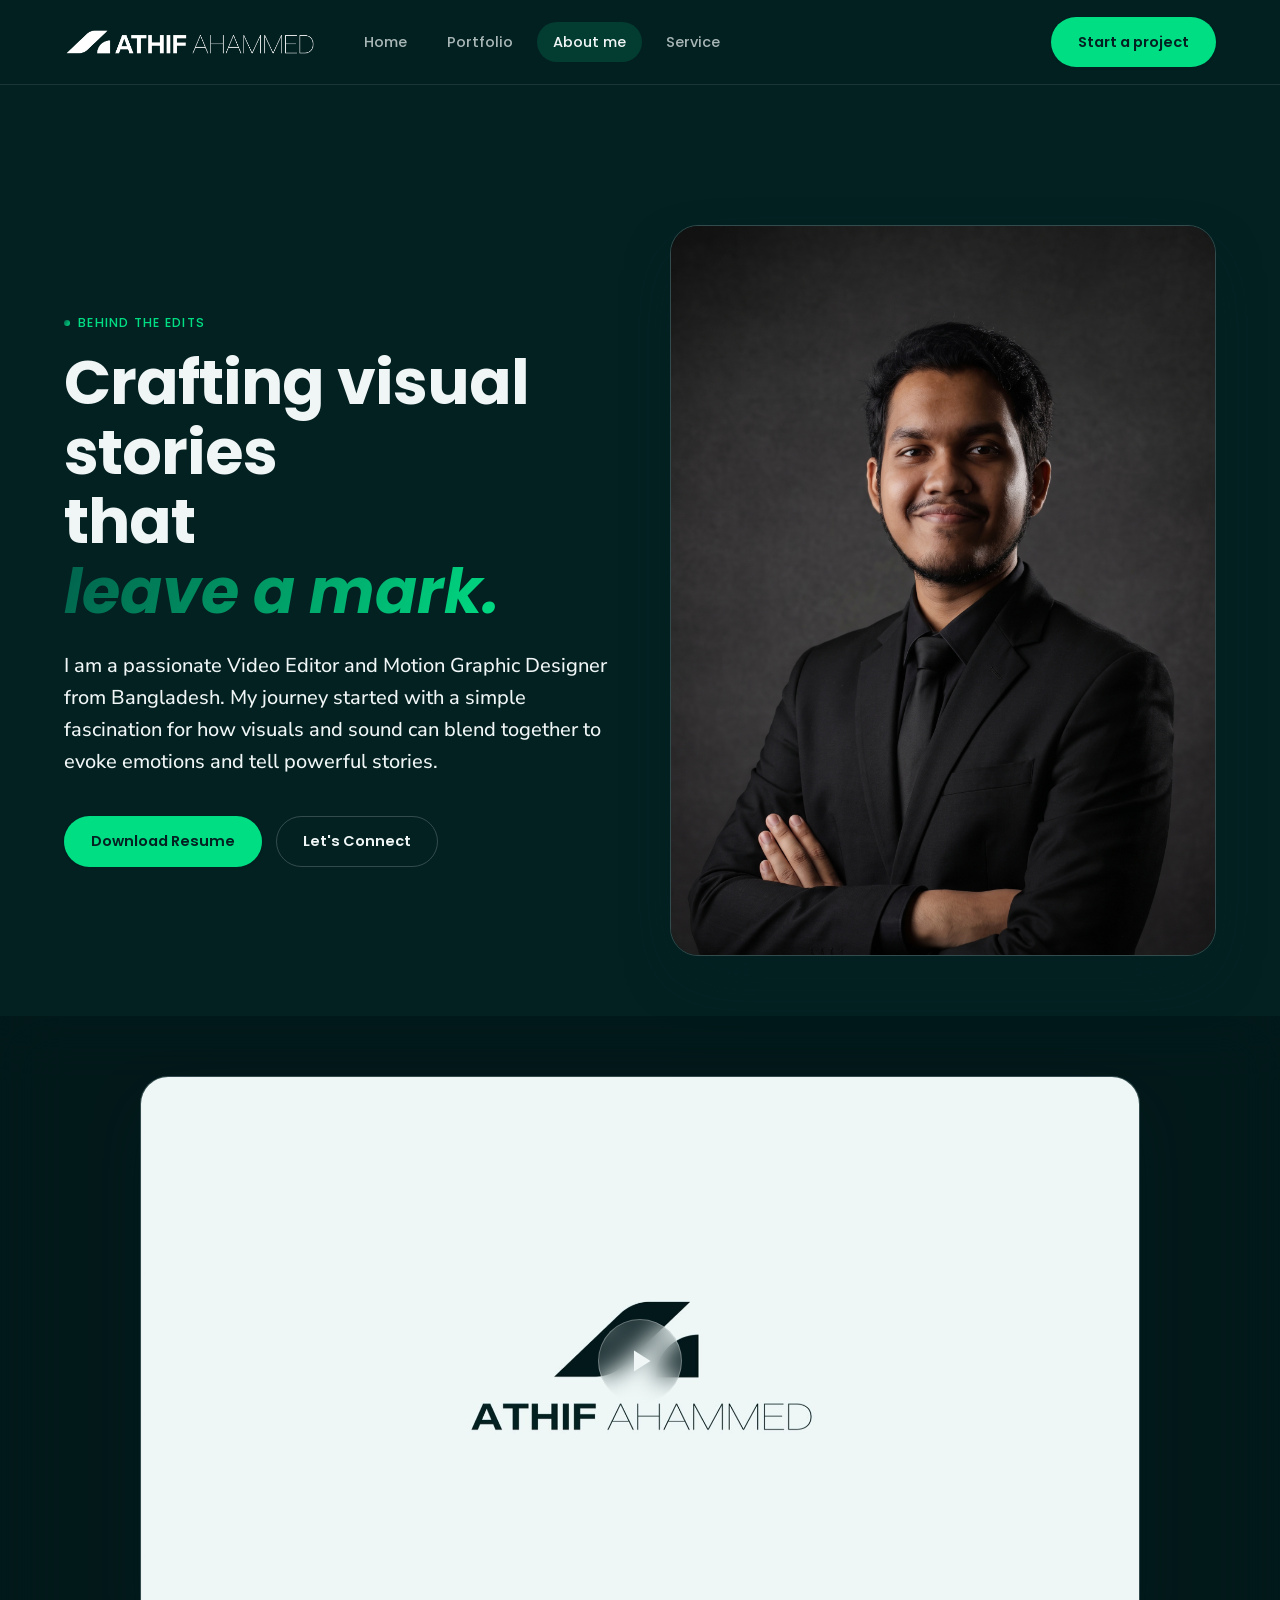
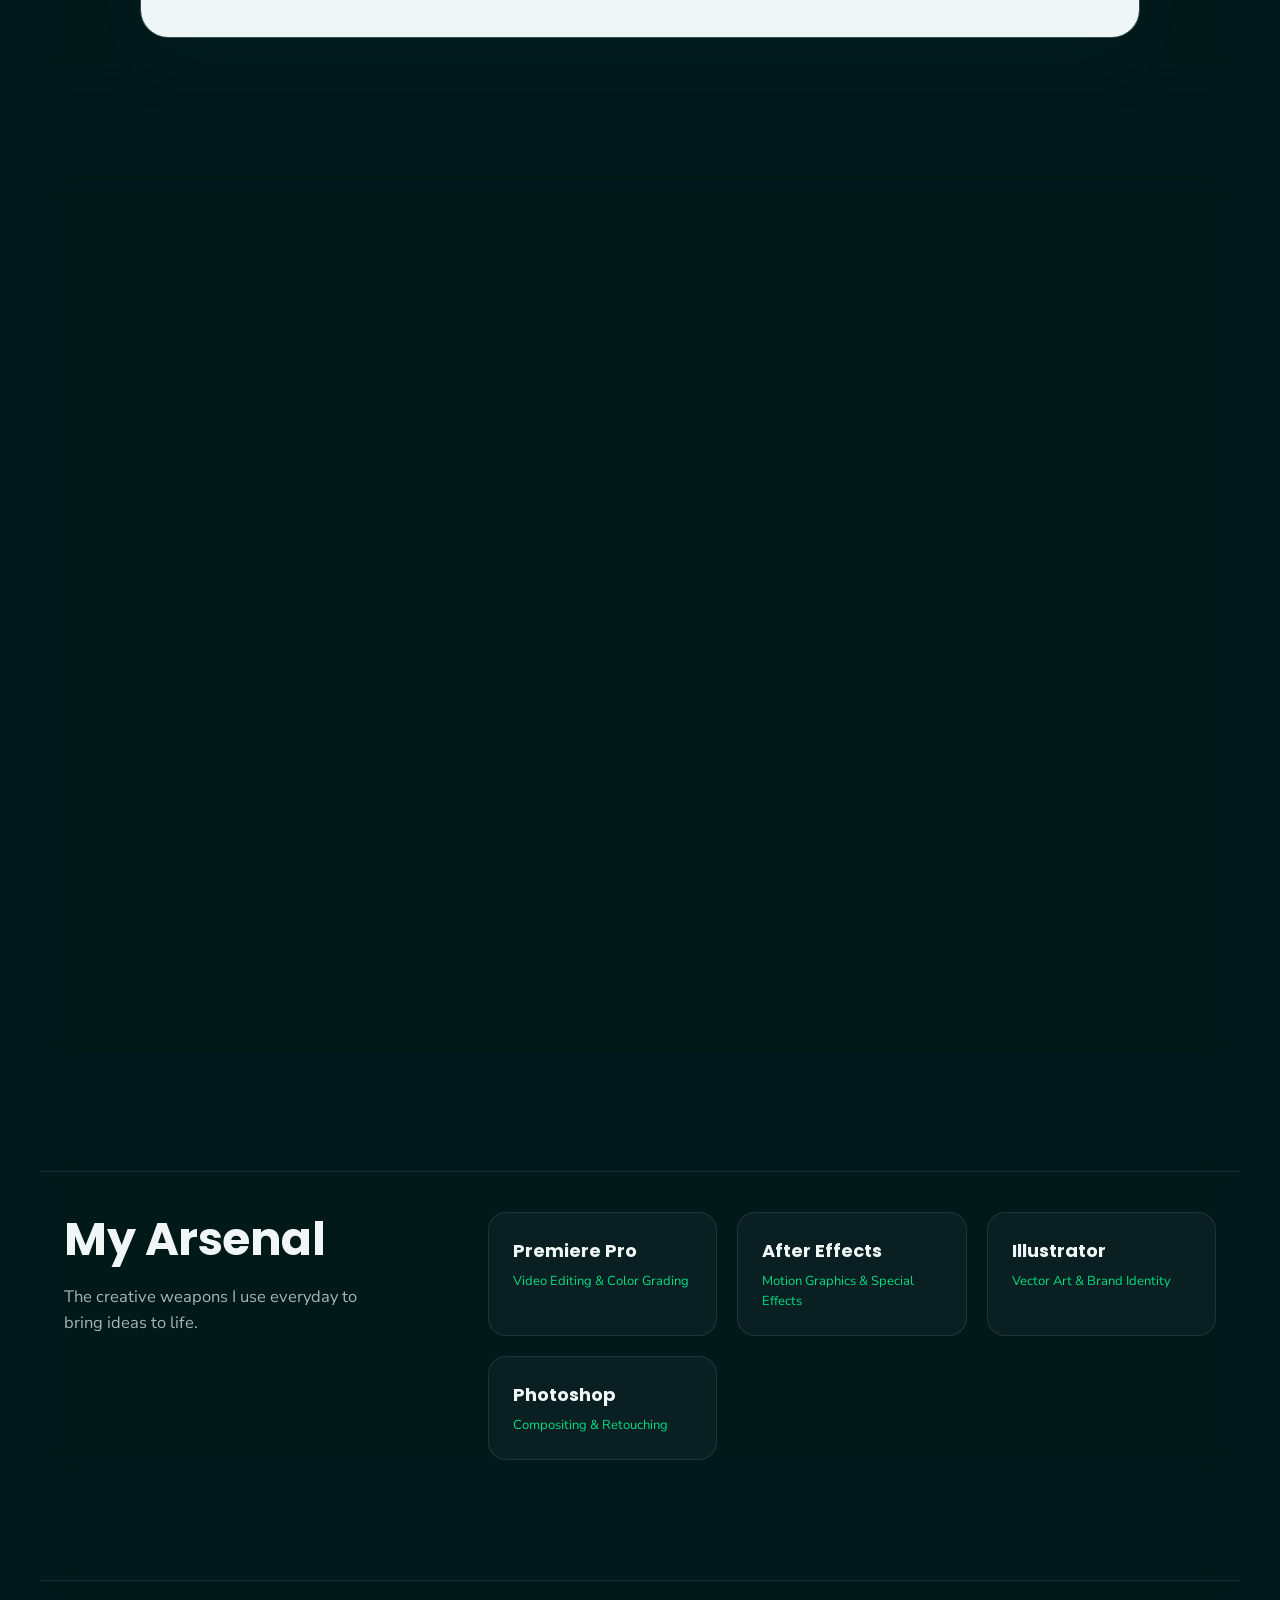
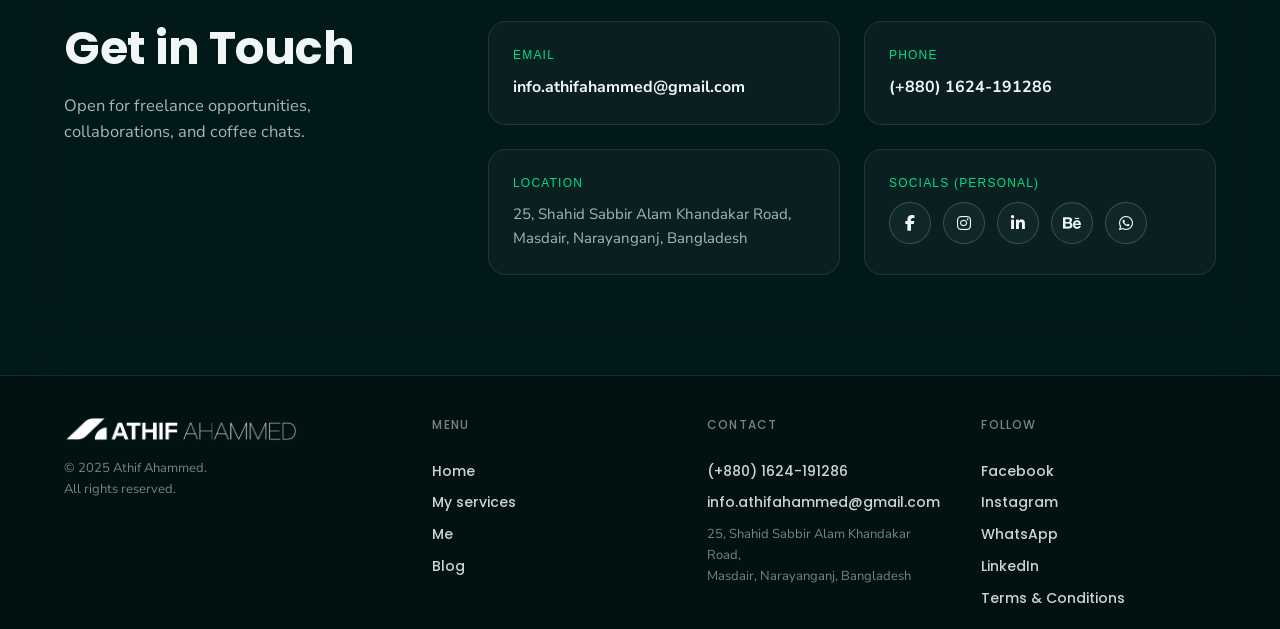
==== commit aea7f656: "update about page and portfolio landing bg" ====
--- a/about.html
+++ b/about.html
@@ -9,6 +9,7 @@
 <link href="https://fonts.googleapis.com/css2?family=Nunito+Sans:opsz,wght@6..12,400;6..12,500;6..12,600;6..12,700&family=Poppins:wght@400;500;600;700;800&display=swap" rel="stylesheet"> 
 <link rel="icon" type="image/svg+xml" href="assets/favicon.svg">
 <link rel="stylesheet" href="styles.css">
+<link rel="stylesheet" href="https://cdnjs.cloudflare.com/ajax/libs/font-awesome/6.4.0/css/all.min.css">
 </head>
 <body>
 
@@ -93,22 +94,39 @@
       <div class="split-right">
         
         <div class="timeline-item">
-          <div class="timeline-year">2023 — Present</div>
-          <div class="timeline-info">
-            <h3>Freelance</h3> 
-            <h4 class="designation">Video Editor & Motion Designer</h4>
-            <p>Working directly with various brands and agencies to produce high-end commercial videos, social media content, and motion graphics.</p>
-          </div>
-        </div>
-
-        <div class="timeline-item">
-          <div class="timeline-year">2021 — 2023</div>
-          <div class="timeline-info">
-            <h3>Company Name Here</h3>
+          <div class="timeline-year">2024 — Present</div>
+          <div class="timeline-info">
+            <h3>AVIOTHIQ</h3> 
+            <h4 class="designation">Creative Video Editor</h4>
+            <p>Edit engaging social media reels, promotional content, and advertising videos for a fashion and clothing brand, focusing on clean visuals, dynamic pacing, and brand-focused storytelling.</p>
+          </div>
+        </div>
+
+        <div class="timeline-item">
+          <div class="timeline-year">2024 — Present</div>
+          <div class="timeline-info">
+            <h3>Impact Communications</h3>
             <h4 class="designation">Graphic Designer</h4>
-            <p>Designed brand identities, menu cards, business profiles, and digital assets for established companies.</p>
-          </div>
-        </div>
+            <p>Create event branding and corporate design materials, including visual identities, promotional assets, and event-focused designs that reflect the company's professional standards.</p>
+          </div>
+        </div>
+        <div class="timeline-item">
+          <div class="timeline-year">2024 — Present</div>
+          <div class="timeline-info">
+            <h3>Faith 11</h3>
+            <h4 class="designation">Creative Video Editor</h4>
+            <p>Edit social media reels and promotional video content for a clothing brand, creating visually engaging content that complements the brand's style and strengthens its digital presence.</p>
+          </div>
+        </div>
+        <div class="timeline-item">
+          <div class="timeline-year">2024 — 2024</div>
+          <div class="timeline-info">
+            <h3> Monowara Hospital (Pvt.) Ltd.</h3>
+            <h4 class="designation">Creative Video Editor</h4>
+            <p>Edited doctor consultation and healthcare-focused videos, transforming professional medical content into clear, engaging, and audience-friendly visual communication.</p>
+          </div>
+        </div>
+        
 
       </div>
     </div>
@@ -131,7 +149,7 @@
           </div>
           <div class="tool-card">
             <h3>After Effects</h3>
-            <p>Motion Graphics & VFX</p>
+            <p>Motion Graphics & Special Effects</p>
           </div>
           <div class="tool-card">
             <h3>Illustrator</h3>
@@ -160,12 +178,12 @@
         
         <div class="contact-card">
           <p class="contact-label">Email</p>
-          <a href="mailto:info.athifahammed@gmail.com" class="contact-link">info.athifahammed@gmail.com</a>
+          <p><b>info.athifahammed@gmail.com</b></p>
         </div>
         
         <div class="contact-card">
-          <p class="contact-label">Phone & WhatsApp</p>
-          <a href="tel:+8801624191286" class="contact-link">(+880) 1624-191286</a>
+          <p class="contact-label">Phone</p>
+          <p ><b>(+880) 1624-191286</b></p>
         </div>
 
         <div class="contact-card">
@@ -173,13 +191,30 @@
           <p class="contact-text">25, Shahid Sabbir Alam Khandakar Road,<br>Masdair, Narayanganj, Bangladesh</p>
         </div>
 
-        <div class="contact-card">
-          <p class="contact-label">Socials</p>
-          <div class="social-links-inline">
-            <a href="https://www.facebook.com/m.athif.ahammed" target="_blank">Facebook</a>
-            <a href="https://www.instagram.com/athif.ahammed_/" target="_blank">Instagram</a>
-            <a href="https://www.linkedin.com/in/athif56/" target="_blank">LinkedIn</a>
-            <a href="https://www.behance.net/athifahammed" target="_blank">Behance</a> <!-- Behance link added -->
+        
+          <div class="contact-card">
+          <p class="contact-label">Socials (Personal)</p>
+          <div class="social-icons-inline">
+            <!-- Facebook -->
+            <a href="https://www.facebook.com/athif.ahammed.fb" target="_blank" aria-label="Facebook" class="social-icon-btn">
+              <i class="fa-brands fa-facebook-f"></i>
+            </a>
+            <!-- Instagram -->
+            <a href="https://www.instagram.com//_atif_ahammed/" target="_blank" aria-label="Instagram" class="social-icon-btn">
+              <i class="fa-brands fa-instagram"></i>
+            </a>
+            <!-- LinkedIn -->
+            <a href="https://www.linkedin.com/in/athif56/" target="_blank" aria-label="LinkedIn" class="social-icon-btn">
+              <i class="fa-brands fa-linkedin-in"></i>
+            </a>
+            <!-- Behance -->
+            <a href="https://www.behance.net/athif_ahammed" target="_blank" aria-label="Behance" class="social-icon-btn">
+              <i class="fa-brands fa-behance"></i>
+            </a>
+            <a href="http://wa.me/+8801624191286" target="_blank" aria-label="WhatsApp" class="social-icon-btn">
+              <i class="fa-brands fa-whatsapp"></i>
+            </a>
+            
           </div>
         </div>
 
--- a/styles.css
+++ b/styles.css
@@ -823,7 +823,7 @@
   bottom: -20px;
   
   /* === Temporary Gradient (Jate ekhoni effect ta dekhte pan) === */
-  background-image: url('assets/portfolio-collage.jpg');
+  background-image: url('assets/portfolio-collage.webp');
   
   /* 🛑 Jokhon apnar Collage Chobi toiri hoye jabe, tokhon uporer background kete nicher line-ta use korben: */
   /* background-image: url('assets/portfolio-collage.jpg'); */
@@ -1192,4 +1192,32 @@
   visibility: hidden;
   transform: translate(-50%, -50%) scale(1.3);
   pointer-events: none;
+}
+/* Social Icons Styling */
+.social-icons-inline {
+  display: flex;
+  gap: 12px;
+  align-items: center;
+  margin-top: 4px;
+}
+
+.social-icon-btn {
+  width: 42px;
+  height: 42px;
+  border-radius: 50%;
+  background: var(--surface);
+  border: 1px solid var(--line-strong);
+  color: var(--c-light);
+  display: flex;
+  align-items: center;
+  justify-content: center;
+  transition: all 0.3s ease;
+}
+
+.social-icon-btn:hover {
+  background: var(--c-mint);
+  color: var(--c-dark);
+  border-color: var(--c-mint);
+  transform: translateY(-3px);
+  box-shadow: 0 6px 16px rgba(0, 222, 132, 0.25);
 }
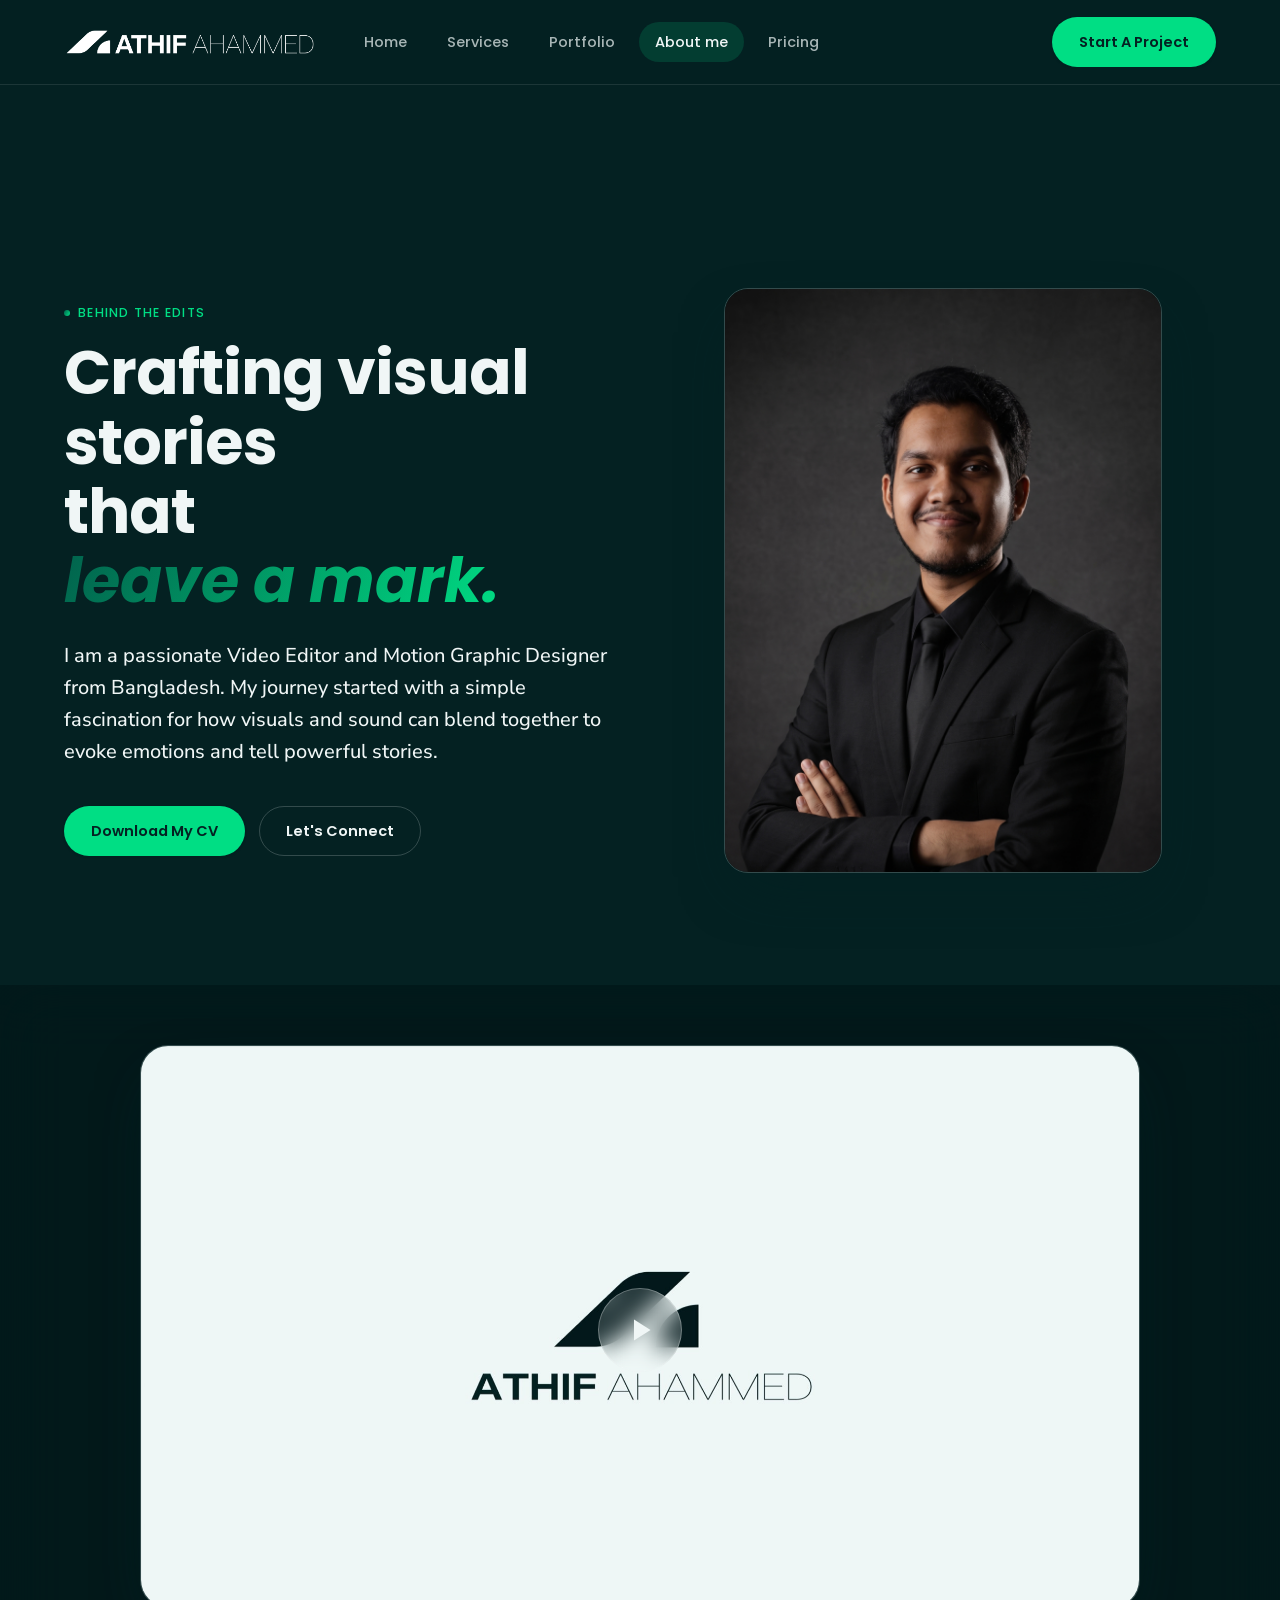
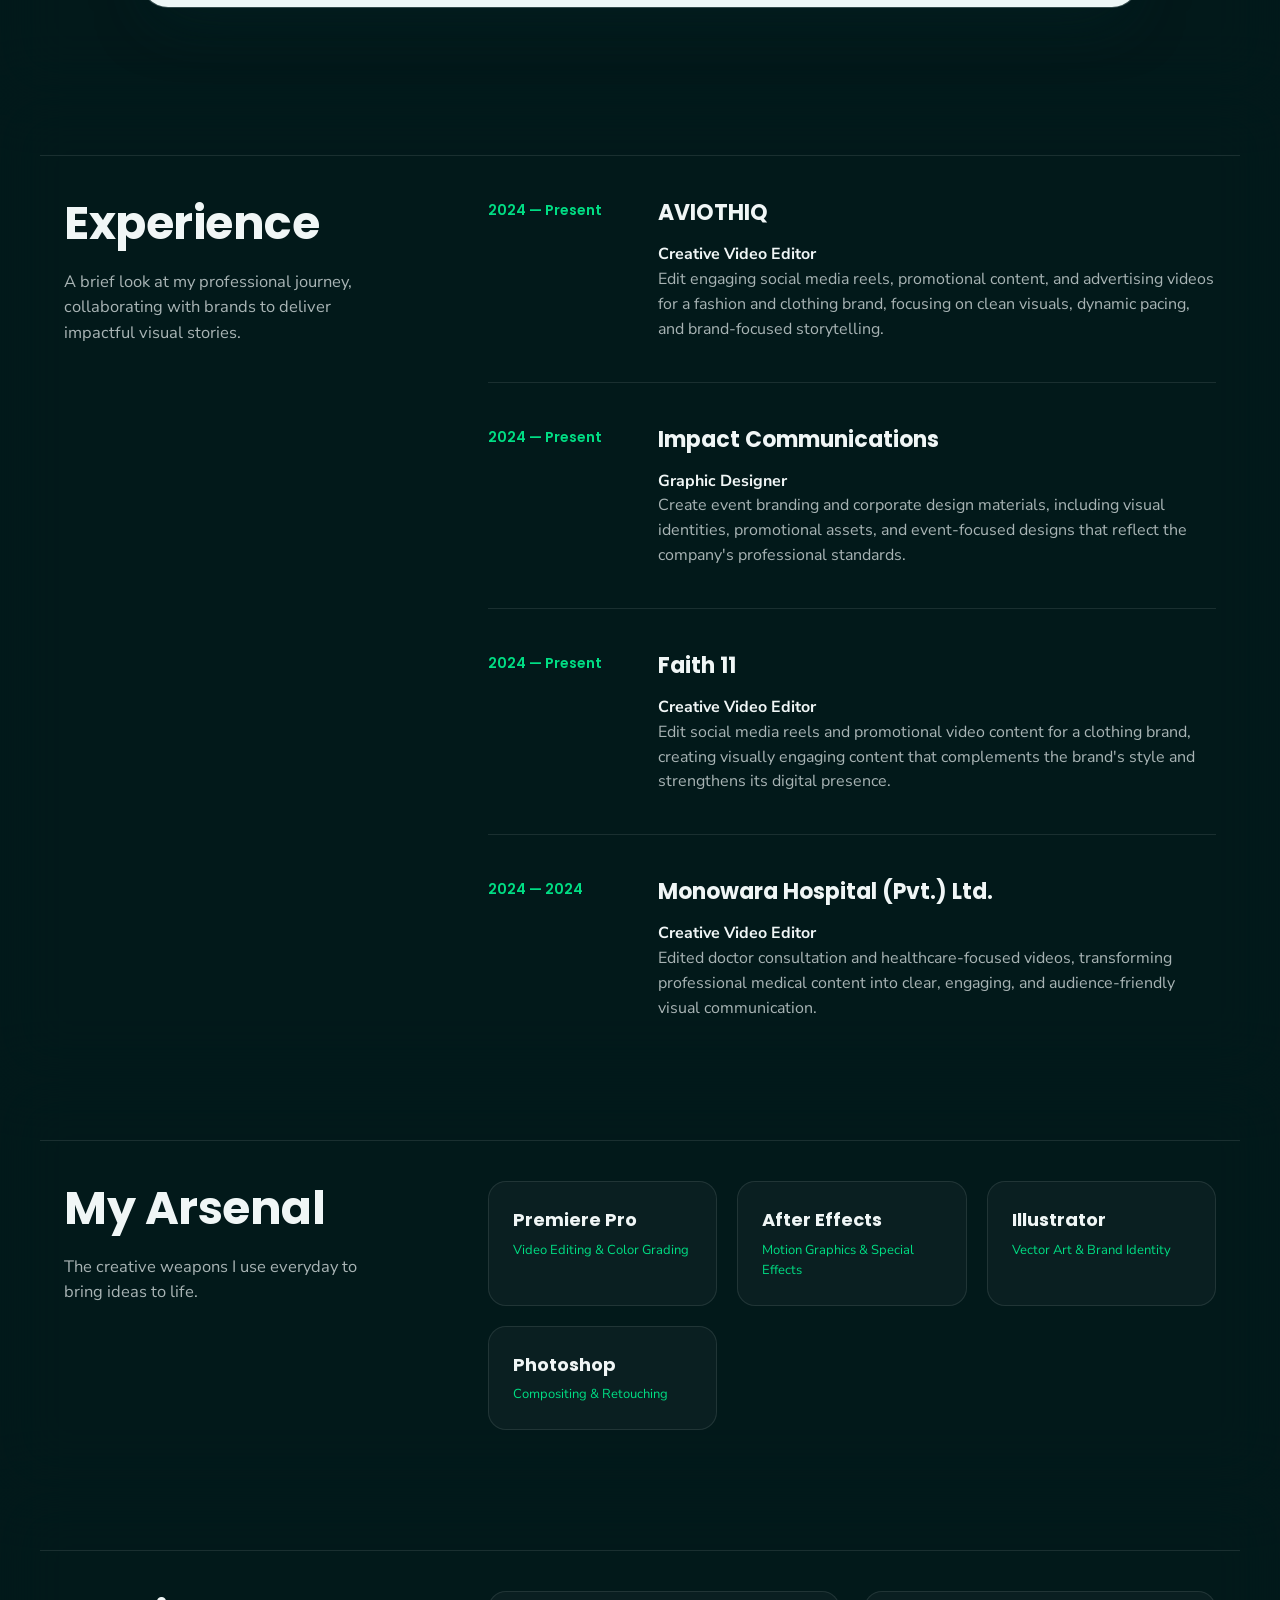
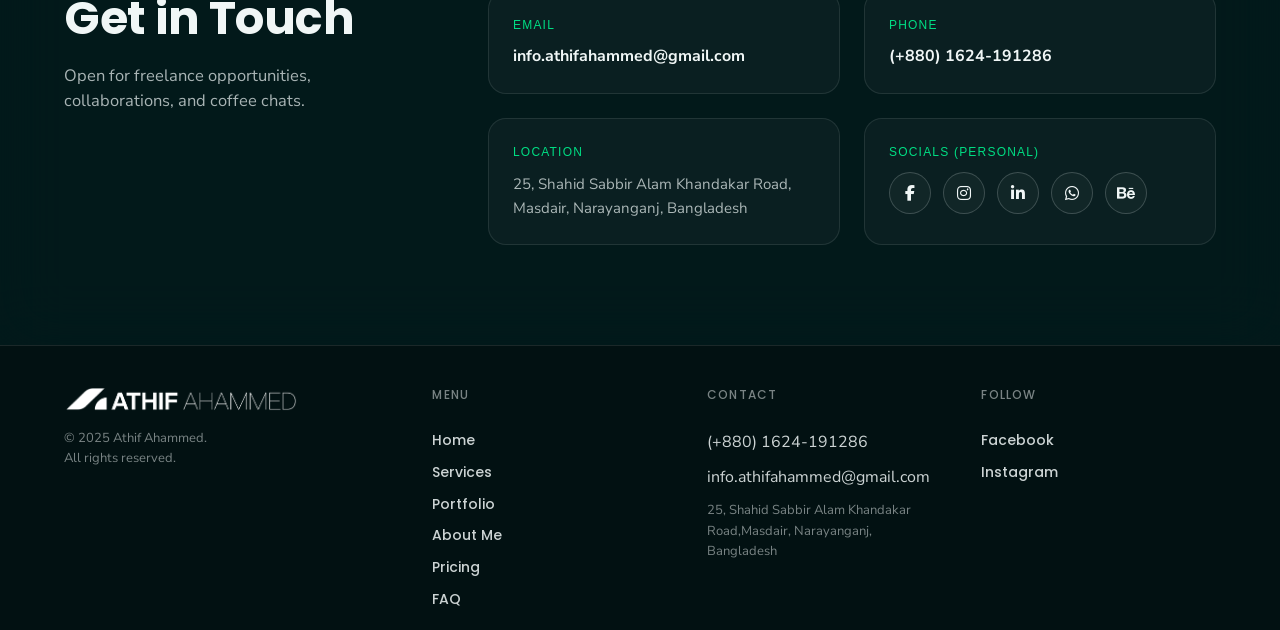
==== commit 07a339d5: "update about" ====
--- a/about.html
+++ b/about.html
@@ -20,12 +20,13 @@
   <div class="container header-row">
     <a href="./" class="logo"><img class="logo-img" src="assets/logo-light.png" alt="Athif Ahammed"></a>
     <nav class="main-nav" id="main-nav">
-      <a href="./">Home</a>
+      <a href="./" >Home</a>
+      <a href="services-overview.html">Services</a>
       <a href="portfolio.html">Portfolio</a>
-      <a href="about.html" class="active">About me</a>
-      <a href="service.html">Service</a>
+      <a href="about.html"  class="active">About me</a>
+      <a href="service.html">Pricing</a>
     </nav>
-    <a href="index.html#start" class="btn btn-primary header-cta">Start a project</a>
+    <a href="start.html" class="btn btn-primary header-cta">Start A Project</a>
     <button class="nav-toggle" id="navToggle" aria-label="Toggle menu"><span></span><span></span><span></span></button>
   </div>
 </header>
@@ -45,7 +46,7 @@
           I am a passionate Video Editor and Motion Graphic Designer from Bangladesh. My journey started with a simple fascination for how visuals and sound can blend together to evoke emotions and tell powerful stories.
         </p>
         <div class="hero-actions">
-          <a href="https://drive.google.com/uc?export=download&id=182Mb6pX3GTIovx2ajVMn74D-AsHTv60P" class="btn btn-primary" target="_blank" rel="noopener">Download Resume</a>
+          <a href="https://drive.google.com/uc?export=download&id=182Mb6pX3GTIovx2ajVMn74D-AsHTv60P" class="btn btn-primary" target="_blank" rel="noopener">Download My CV</a>
           <a href="#connect" class="btn btn-outline">Let's Connect</a>
         </div>
       </div>
@@ -207,13 +208,15 @@
             <a href="https://www.linkedin.com/in/athif56/" target="_blank" aria-label="LinkedIn" class="social-icon-btn">
               <i class="fa-brands fa-linkedin-in"></i>
             </a>
+            <!-- Whatsapp -->
+            <a href="http://wa.me/+8801624191286" target="_blank" aria-label="WhatsApp" class="social-icon-btn">
+              <i class="fa-brands fa-whatsapp"></i>
+            </a>
             <!-- Behance -->
             <a href="https://www.behance.net/athif_ahammed" target="_blank" aria-label="Behance" class="social-icon-btn">
               <i class="fa-brands fa-behance"></i>
             </a>
-            <a href="http://wa.me/+8801624191286" target="_blank" aria-label="WhatsApp" class="social-icon-btn">
-              <i class="fa-brands fa-whatsapp"></i>
-            </a>
+            
             
           </div>
         </div>
@@ -230,32 +233,31 @@
 <footer class="site-footer">
   <div class="container footer-grid">
     <div class="footer-brand">
-      <a href="./" class="logo"><img class="logo-img" src="assets/logo-light.png" alt="Athif Ahammed"></a>
+      <a href="./" class="logo"><img class="logo-img" src="[data-uri]" alt="Athif Ahammed"></a>
       <p>© 2025 Athif Ahammed.<br>All rights reserved.</p>
     </div>
 
     <div class="footer-col">
       <h4>Menu</h4>
       <a href="./">Home</a>
-      <a href="service.html">My services</a>
-      <a href="about.html">Me</a>
-      <a href="blog.html">Blog</a>
+      <a href="services-overview.html">Services</a>
+      <a href="portfolio.html">Portfolio</a>
+      <a href="about.html">About Me</a>
+      <a href="service.html">Pricing</a>
+      <a href="faq.html">FAQ</a>
     </div>
 
     <div class="footer-col">
       <h4>Contact</h4>
-      <a href="tel:+8801624191286">(+880) 1624-191286</a>
-      <a href="mailto:info.athifahammed@gmail.com">info.athifahammed@gmail.com</a>
-      <span class="footer-address">25, Shahid Sabbir Alam Khandakar Road,<br>Masdair, Narayanganj, Bangladesh</span>
+      <p>(+880) 1624-191286</p>
+      <p>info.athifahammed@gmail.com</p>
+      <span class="footer-address">25, Shahid Sabbir Alam Khandakar Road,Masdair, Narayanganj,<br> Bangladesh</span>
     </div>
 
     <div class="footer-col">
       <h4>Follow</h4>
       <a href="https://www.facebook.com/m.athif.ahammed" target="_blank" rel="noopener">Facebook</a>
       <a href="https://www.instagram.com/athif.ahammed_/" target="_blank" rel="noopener">Instagram</a>
-      <a href="http://wa.me/+88016724191286" target="_blank" rel="noopener">WhatsApp</a>
-      <a href="https://www.linkedin.com/in/athif56/" target="_blank" rel="noopener">LinkedIn</a>
-      <a href="terms.html">Terms &amp; Conditions</a>
     </div>
   </div>
 </footer>
--- a/styles.css
+++ b/styles.css
@@ -1220,4 +1220,1068 @@
   border-color: var(--c-mint);
   transform: translateY(-3px);
   box-shadow: 0 6px 16px rgba(0, 222, 132, 0.25);
+}/* ==============================================
+   PRICING PAGE FULL CSS (FINAL UPDATE)
+   ============================================== */
+
+/* 1. Hero Area & Glow Animation */
+.pricing-hero {
+  position: sticky;
+  top: 0;
+  z-index: 1;
+  height: 65vh;
+  display: flex;
+  align-items: center;
+  overflow: hidden;
+}
+
+.hero-glow-anim {
+  position: absolute;
+  width: 500px;
+  height: 500px;
+  background: radial-gradient(circle, rgba(0, 222, 132, 0.12) 0%, rgba(0, 0, 0, 0) 70%);
+  top: 50%;
+  left: 50%;
+  transform: translate(-50%, -50%);
+  border-radius: 50%;
+  z-index: 0;
+  animation: pulseGlow 6s infinite alternate ease-in-out;
+  pointer-events: none;
+}
+
+@keyframes pulseGlow {
+  0% { transform: translate(-50%, -50%) scale(0.8); opacity: 0.6; }
+  100% { transform: translate(-50%, -50%) scale(1.2); opacity: 1; }
+}
+
+/* 2. Sticky Scroll Wrapper (Fixed: Blurry Glassmorphism added) */
+.pricing-content-wrapper {
+  position: relative;
+  z-index: 2;
+  background: rgba(13, 15, 17, 0.5) !important; /* Transparent dark color */
+  backdrop-filter: blur(24px) !important; /* The blurry glass effect */
+  -webkit-backdrop-filter: blur(24px) !important;
+  border-top: 1px solid rgba(255, 255, 255, 0.05);
+  box-shadow: 0 -20px 40px rgba(0, 0, 0, 0.6);
+  padding-bottom: 80px;
+}
+
+/* 3. Section Title Centering */
+.section-header-center {
+  display: flex;
+  justify-content: center;
+  align-items: center;
+  width: 100%;
+  margin-bottom: 50px;
+}
+.section-header-center .section-title {
+  margin: 0 !important;
+  text-align: center !important;
+  color: #ffffff !important; /* <--- এই লাইনটা অ্যাড করুন (সাদা রঙের জন্য) */
+}
+
+/* 4. Grid Setup */
+.pricing-grid {
+  display: grid;
+  grid-template-columns: repeat(3, 1fr);
+  gap: 28px;
+  align-items: stretch;
+}
+
+/* 5. Base Card Design (Fixed: Blurry Glassmorphism added) */
+.pricing-card {
+  padding: 40px 32px !important;
+  position: relative;
+  display: flex;
+  flex-direction: column;
+  text-align: left;
+  border-radius: 16px !important;
+  transition: all 0.3s ease;
+}
+
+/* Identical Blurry Background for Starter & Premium */
+.pricing-card.starter,
+.pricing-card.premium {
+  background: rgba(255, 255, 255, 0.03) !important; /* Transparent background */
+  backdrop-filter: blur(15px) !important; /* Apple-style Glass Blur */
+  -webkit-backdrop-filter: blur(15.5px) !important;
+  border: 1px solid rgba(255, 255, 255, 0.08);
+  border-top: 2px solid transparent; 
+}
+
+/* Standard/Popular Blurry Background */
+.pricing-card.popular {
+  background: linear-gradient(180deg, rgba(0, 222, 132, 0.08) 0%, rgba(255, 255, 255, 0.02) 100%) !important;
+  backdrop-filter: blur(24px) !important; /* Glass Blur */
+  -webkit-backdrop-filter: blur(24px) !important;
+  border: 1px solid rgba(0, 222, 132, 0.15);
+  border-top: 2px solid var(--c-mint);
+}
+/* 6. Hover Effects (Colored Top Borders) */
+.pricing-card.starter:hover {
+  transform: translateY(-6px);
+  border-color: rgba(255, 255, 255, 0.15);
+  border-top: 2px solid rgba(255, 255, 255, 0.7);
+  box-shadow: 0 20px 40px rgba(0, 0, 0, 0.4);
+}
+.pricing-card.popular:hover {
+  transform: translateY(-6px);
+  border-color: var(--c-mint);
+  border-top: 2px solid var(--c-mint);
+  box-shadow: 0 20px 40px rgba(0, 0, 0, 0.4), 0 0 20px rgba(0, 222, 132, 0.15);
+}
+.pricing-card.premium:hover {
+  transform: translateY(-6px);
+  border-color: rgba(0, 222, 132, 0.4) !important; /* Light mint border */
+  border-top: 2px solid var(--c-mint) !important; /* Solid mint top line */
+  box-shadow: 0 20px 40px rgba(0, 0, 0, 0.6), 0 -5px 25px rgba(0, 222, 132, 0.25) !important; /* Awesome Green Glow */
+}
+
+/* 7. Badges */
+.starter-badge, .popular-badge, .premium-badge {
+  position: absolute;
+  top: 16px;
+  right: 16px;
+  font-size: 11px;
+  font-weight: 700;
+  text-transform: uppercase;
+  padding: 5px 12px;
+  border-radius: 6px;
+  display: flex;
+  align-items: center;
+  gap: 6px;
+}
+.starter-badge { background: rgba(255, 255, 255, 0.05); color: #999; }
+.starter-badge i { color: #888; }
+.popular-badge { background: rgba(0, 222, 132, 0.15); color: var(--c-mint); }
+.premium-badge { background: rgba(255, 255, 255, 0.1); color: var(--c-light); }
+premium-badge i { 
+  color: var(--c-mint) !important; 
+}
+
+/* 8. Typography & Price Box */
+.package-name {
+  font-size: 20px !important;
+  font-weight: 600 !important;
+  margin-bottom: 4px !important;
+}
+.pricing-card.starter .package-name { color: var(--ink-dim) !important; }
+.pricing-card.popular .package-name { color: var(--c-mint) !important; }
+.pricing-card.premium .package-name { color: var(--c-light) !important; }
+
+.price-box {
+  display: flex !important;
+  align-items: baseline !important;
+  gap: 8px !important;
+  margin-bottom: 12px !important;
+  margin-top: 8px !important;
+}
+.price-usd {
+  font-family: var(--font-display) !important;
+  font-size: 44px !important;
+  font-weight: 800 !important;
+  color: var(--c-light) !important;
+  line-height: 1 !important;
+}
+.price-bdt {
+  font-size: 14px !important;
+  font-weight: 500 !important;
+  color: var(--ink-dim) !important;
+}
+
+.package-desc {
+  color: var(--ink-dim);
+  font-size: 14px;
+  line-height: 1.5;
+  margin-bottom: 24px;
+  padding-bottom: 24px;
+  border-bottom: 1px solid rgba(255, 255, 255, 0.06);
+}
+.pricing-card.starter .package-desc { border-bottom-style: dashed; }
+
+/* 9. Features List */
+ul.pricing-features {
+  list-style: none !important;
+  padding-left: 0 !important;
+  margin: 0 0 40px 0 !important;
+  flex-grow: 1;
+}
+ul.pricing-features li {
+  color: var(--c-light) !important;
+  font-size: 14.5px !important;
+  margin-bottom: 16px !important;
+  display: flex !important;
+  align-items: flex-start !important;
+  gap: 12px !important;
+}
+ul.pricing-features li::before {
+  content: none !important;
+}
+ul.pricing-features li i {
+  color: var(--c-mint) !important;
+  font-size: 13px !important;
+  margin-top: 4px !important;
+}
+.pricing-card.starter ul.pricing-features li { color: var(--ink-dim) !important; }
+
+/* 10. Buttons */
+.pricing-card .btn {
+  width: 100% !important;
+  text-align: center !important;
+  padding: 12px 20px !important;
+  border-radius: 8px !important;
+  font-size: 15px !important;
+  margin-top: auto !important;
+  display: block !important;
+  transition: all 0.3s ease !important;
+}
+
+/* Fixed: Premium Button Hover */
+.pricing-card .btn-invert {
+  background: #ffffff !important;
+  color: #000000 !important;
+  font-weight: 700 !important;
+  border: none !important;
+}
+.pricing-card .btn-invert:hover {
+  background: var(--c-mint) !important; /* Button turns green on hover */
+  color: #000000 !important; /* Text stays black to remain readable */
+  transform: translateY(-3px) !important;
+  box-shadow: 0 8px 20px rgba(0, 222, 132, 0.3) !important;
+}
+
+/* 11. Responsive Design */
+@media (max-width: 980px) {
+  .pricing-grid { grid-template-columns: repeat(2, 1fr); }
+}
+@media (max-width: 768px) {
+  .pricing-grid { grid-template-columns: 1fr; }
+  .pricing-hero { height: auto; padding-bottom: 40px; position: relative; }
+}
+/* ==============================================
+   Animated Geometric Shapes for Hero (Home Page Style)
+   ============================================== */
+.animated-shapes-bg {
+  position: absolute;
+  inset: 0;
+  overflow: hidden;
+  z-index: 0;
+  pointer-events: none;
+}
+
+.shape {
+  position: absolute;
+  animation: floatShape infinite linear;
+}
+
+/* 1. Outlined Circle */
+.shape-circle {
+  width: 140px;
+  height: 140px;
+  border: 2px solid rgba(255, 255, 255, 0.04);
+  border-radius: 50%;
+  top: 10%;
+  left: 12%;
+  animation-duration: 35s;
+}
+
+/* 2. Rotating Outlined Square */
+.shape-square {
+  width: 90px;
+  height: 90px;
+  border: 2px solid rgba(0, 222, 132, 0.08); /* Mint touch */
+  top: 55%;
+  right: 15%;
+  animation-duration: 40s;
+  animation-direction: reverse;
+}
+
+/* 3. Cross Sign (+) */
+.shape-cross {
+  width: 35px;
+  height: 35px;
+  top: 25%;
+  right: 25%;
+  animation-duration: 25s;
+}
+.shape-cross::before, .shape-cross::after {
+  content: '';
+  position: absolute;
+  background: rgba(255, 255, 255, 0.06);
+}
+.shape-cross::before { width: 100%; height: 2px; top: 50%; left: 0; transform: translateY(-50%); }
+.shape-cross::after { width: 2px; height: 100%; top: 0; left: 50%; transform: translateX(-50%); }
+
+/* 4. Small Mint Cross (+) */
+.shape-cross.small {
+  width: 20px;
+  height: 20px;
+  top: 70%;
+  left: 22%;
+  animation-duration: 20s;
+}
+.shape-cross.small::before, .shape-cross.small::after { 
+  background: rgba(0, 222, 132, 0.15); 
+}
+
+/* 5. Glowing Mint Dots */
+.shape-mint-dot {
+  width: 12px;
+  height: 12px;
+  background: var(--c-mint);
+  border-radius: 50%;
+  top: 35%;
+  left: 30%;
+  opacity: 0.3;
+  box-shadow: 0 0 15px var(--c-mint);
+  animation-duration: 18s;
+  animation-direction: alternate;
+}
+
+/* Keyframes for Floating and Rotating */
+@keyframes floatShape {
+  0% { transform: translateY(0) rotate(0deg); }
+  50% { transform: translateY(-40px) rotate(180deg); }
+  100% { transform: translateY(0) rotate(360deg); }
+}
+/* ==============================================
+   Start Project Form Styles
+   ============================================== */
+.project-form {
+  background: rgba(17, 19, 21, 0.6);
+  backdrop-filter: blur(24px);
+  -webkit-backdrop-filter: blur(24px);
+  border: 1px solid rgba(255, 255, 255, 0.08);
+  border-radius: 20px;
+  padding: 40px;
+  box-shadow: 0 20px 40px rgba(0, 0, 0, 0.3);
+}
+
+.form-grid {
+  display: grid;
+  grid-template-columns: 1fr 1fr;
+  gap: 24px;
+}
+
+.form-group {
+  display: flex;
+  flex-direction: column;
+}
+
+.form-group.full-width {
+  grid-column: 1 / -1;
+}
+
+.form-group label {
+  color: var(--c-light);
+  font-size: 14.5px;
+  font-weight: 600;
+  margin-bottom: 10px;
+  letter-spacing: 0.5px;
+}
+
+.form-control {
+  background: #0d0f11;
+  border: 1px solid rgba(255, 255, 255, 0.1);
+  border-radius: 10px;
+  padding: 16px;
+  color: var(--c-light);
+  font-family: var(--font-body);
+  font-size: 15px;
+  transition: all 0.3s ease;
+  outline: none;
+}
+
+.form-control::placeholder {
+  color: rgba(255, 255, 255, 0.3);
+}
+
+.form-control:focus {
+  border-color: var(--c-mint);
+  box-shadow: 0 0 0 3px rgba(0, 222, 132, 0.15);
+  background: #111315;
+}
+
+/* Select Dropdown specific styling */
+select.form-control {
+  appearance: none;
+  background-image: url("data:image/svg+xml;charset=US-ASCII,%3Csvg%20xmlns%3D%22http%3A%2F%2Fwww.w3.org%2F2000%2Fsvg%22%20width%3D%22292.4%22%20height%3D%22292.4%22%3E%3Cpath%20fill%3D%22%2300de84%22%20d%3D%22M287%2069.4a17.6%2017.6%200%200%200-13-5.4H18.4c-5%200-9.3%201.8-12.9%205.4A17.6%2017.6%200%200%200%200%2082.2c0%205%201.8%209.3%205.4%2012.9l128%20127.9c3.6%203.6%207.8%205.4%2012.8%205.4s9.2-1.8%2012.8-5.4L287%2095c3.5-3.5%205.4-7.8%205.4-12.8%200-5-1.9-9.2-5.5-12.8z%22%2F%3E%3C%2Fsvg%3E");
+  background-repeat: no-repeat;
+  background-position: right 16px top 50%;
+  background-size: 12px auto;
+  cursor: pointer;
+}
+
+select.form-control option {
+  background: #111315;
+  color: var(--c-light);
+}
+
+@media (max-width: 768px) {
+  .form-grid { grid-template-columns: 1fr; }
+  .project-form { padding: 24px; }
+}
+/* ==============================================
+   Form Inner Sections & Checkbox Styling
+   ============================================== */
+
+/* Section Titles Inside Form */
+.form-section-title {
+  color: var(--c-mint);
+  font-size: 18px;
+  font-weight: 600;
+  margin-bottom: 20px;
+  padding-bottom: 10px;
+  border-bottom: 1px solid rgba(255, 255, 255, 0.08);
+  letter-spacing: 0.5px;
+}
+
+/* Custom Checkbox Setup */
+.checkbox-group {
+  flex-direction: row !important;
+  align-items: flex-start !important;
+  gap: 12px;
+  margin-top: 30px;
+  background: rgba(0, 222, 132, 0.05);
+  padding: 16px 20px;
+  border-radius: 10px;
+  border: 1px solid rgba(0, 222, 132, 0.1);
+}
+
+.checkbox-group input[type="checkbox"] {
+  width: 20px;
+  height: 20px;
+  margin-top: 2px;
+  accent-color: var(--c-mint);
+  cursor: pointer;
+}
+
+.checkbox-group label {
+  color: var(--c-light) !important;
+  font-size: 14.5px !important;
+  font-weight: 500 !important;
+  margin-bottom: 0 !important;
+  cursor: pointer;
+  line-height: 1.5;
+}
+/* ==============================================
+   Success Popup Modal Styles (With Green Progress Bar)
+   ============================================== */
+.success-modal-overlay {
+  position: fixed;
+  inset: 0;
+  background: rgba(10, 11, 13, 0.85);
+  backdrop-filter: blur(10px);
+  -webkit-backdrop-filter: blur(10px);
+  display: flex;
+  justify-content: center;
+  align-items: center;
+  z-index: 9999;
+  opacity: 0;
+  visibility: hidden;
+  transition: all 0.3s ease;
+}
+
+.success-modal-overlay.active {
+  opacity: 1;
+  visibility: visible;
+}
+
+.success-modal {
+  background: #111315;
+  border: 1px solid rgba(0, 222, 132, 0.3);
+  border-radius: 20px;
+  padding: 40px 36px;
+  max-width: 440px;
+  width: 90%;
+  text-align: center;
+  box-shadow: 0 25px 50px rgba(0, 0, 0, 0.5), 0 0 40px rgba(0, 222, 132, 0.15);
+  transform: translateY(20px) scale(0.95);
+  transition: all 0.4s cubic-bezier(0.175, 0.885, 0.32, 1.275);
+}
+
+.success-modal-overlay.active .success-modal {
+  transform: translateY(0) scale(1);
+}
+
+.modal-icon i {
+  font-size: 60px;
+  color: var(--c-mint);
+  margin-bottom: 20px;
+  text-shadow: 0 0 25px rgba(0, 222, 132, 0.5);
+}
+
+.modal-redirect-text {
+  color: var(--ink-dim);
+  font-size: 13.5px;
+  margin-bottom: 10px;
+  letter-spacing: 0.5px;
+}
+
+/* Green Progress Bar Container */
+.progress-bar-container {
+  width: 100%;
+  height: 5px;
+  background: rgba(255, 255, 255, 0.08);
+  border-radius: 10px;
+  overflow: hidden;
+  position: relative;
+}
+
+/* Shrinking Green Line */
+.progress-bar-fill {
+  height: 100%;
+  width: 100%;
+  background: var(--c-mint);
+  box-shadow: 0 0 10px var(--c-mint);
+  border-radius: 10px;
+}
+
+/* 10 Seconds Smooth Shrink Animation */
+.success-modal-overlay.active .progress-bar-fill {
+  animation: shrinkLine 5s linear forwards;
+}
+
+@keyframes shrinkLine {
+  from {
+    width: 100%;
+  }
+  to {
+    width: 0%;
+  }
+}/* ==============================================
+   Auto-Selected Form Highlight
+   ============================================== */
+select.form-control.highlight-select {
+  color: var(--c-mint) !important;
+  border-color: rgba(0, 222, 132, 0.4);
+  background-color: rgba(0, 222, 132, 0.05);
+}/* ==============================================
+   FAQ Accordion Styles
+   ============================================== */
+.faq-container {
+  border-top: 1px solid rgba(255, 255, 255, 0.08);
+}
+.faq-item {
+  border-bottom: 1px solid rgba(255, 255, 255, 0.08);
+  padding: 24px 0;
+  cursor: pointer;
+  transition: all 0.3s ease;
+}
+.faq-item:hover .faq-question {
+  color: var(--c-mint);
+}
+.faq-question {
+  display: flex;
+  justify-content: space-between;
+  align-items: center;
+  font-family: var(--font-display);
+  font-size: 18px;
+  color: var(--c-light);
+  font-weight: 600;
+  transition: color 0.3s ease;
+}
+.faq-question i {
+  color: var(--c-mint);
+  font-size: 14px;
+  transition: transform 0.4s cubic-bezier(0.4, 0, 0.2, 1);
+}
+.faq-answer {
+  max-height: 0;
+  overflow: hidden;
+  transition: max-height 0.4s cubic-bezier(0.4, 0, 0.2, 1);
+}
+.faq-answer-inner {
+  padding-top: 16px;
+  color: var(--ink-dim);
+  font-size: 15.5px;
+  line-height: 1.6;
+  padding-right: 40px;
+}
+.faq-item.active .faq-question i {
+  transform: rotate(180deg);
+}
+.faq-item.active .faq-answer {
+  max-height: 300px; /* Adjust if answer is very long */
+}/* ==============================================
+   Contact Popup Modal (FAQ Page)
+   ============================================== */
+.contact-modal-overlay {
+  position: fixed;
+  inset: 0;
+  background: rgba(10, 11, 13, 0.85);
+  backdrop-filter: blur(10px);
+  -webkit-backdrop-filter: blur(10px);
+  display: flex;
+  justify-content: center;
+  align-items: center;
+  z-index: 9999;
+  opacity: 0;
+  visibility: hidden;
+  transition: all 0.3s ease;
+}
+
+.contact-modal-overlay.active {
+  opacity: 1;
+  visibility: visible;
+}
+
+.contact-modal {
+  background: #111315;
+  border: 1px solid rgba(255, 255, 255, 0.1);
+  border-radius: 20px;
+  padding: 40px;
+  max-width: 420px;
+  width: 90%;
+  position: relative;
+  box-shadow: 0 25px 50px rgba(0, 0, 0, 0.5);
+  transform: translateY(20px) scale(0.95);
+  transition: all 0.4s cubic-bezier(0.175, 0.885, 0.32, 1.275);
+}
+
+.contact-modal-overlay.active .contact-modal {
+  transform: translateY(0) scale(1);
+}
+
+.modal-close-btn {
+  position: absolute;
+  top: 16px;
+  right: 20px;
+  background: none;
+  border: none;
+  color: var(--ink-dim);
+  font-size: 28px;
+  cursor: pointer;
+  transition: color 0.2s ease;
+  line-height: 1;
+}
+
+.modal-close-btn:hover {
+  color: var(--c-mint);
+}
+
+.contact-form .form-control {
+  padding: 12px 16px; /* Slightly smaller padding for mini form */
+}/* ==============================================
+   Service Overview Page Styles
+   ============================================== */
+.service-details-grid {
+  display: grid;
+  grid-template-columns: 1.2fr 1fr; /* Left text area is slightly wider */
+  gap: 60px;
+  align-items: start;
+}
+
+.service-info-left {
+  position: sticky;
+  top: 120px; /* Sticks the left side while scrolling the right side */
+}
+
+/* Custom Bullet List */
+.service-list {
+  list-style: none;
+  padding: 0;
+  margin: 0;
+}
+
+.service-list li {
+  position: relative;
+  padding-left: 28px;
+  margin-bottom: 16px;
+  color: rgba(240, 246, 246, 0.8);
+  font-size: 15px;
+  line-height: 1.6;
+}
+
+.service-list li::before {
+  content: '\f00c'; /* FontAwesome Checkmark */
+  font-family: 'Font Awesome 6 Free';
+  font-weight: 900;
+  position: absolute;
+  left: 0;
+  top: 2px;
+  color: var(--c-mint);
+  font-size: 14px;
+}
+
+.service-list li span {
+  color: var(--c-light);
+  font-weight: 600;
+}
+
+/* Focus Tags (Pills) */
+.focus-tags {
+  display: flex;
+  flex-wrap: wrap;
+  gap: 12px;
+}
+
+.focus-tag {
+  background: rgba(255, 255, 255, 0.04);
+  border: 1px solid rgba(255, 255, 255, 0.1);
+  padding: 8px 16px;
+  border-radius: 50px;
+  font-size: 13.5px;
+  color: var(--ink-dim);
+  transition: all 0.3s ease;
+}
+
+.focus-tag:hover {
+  background: rgba(0, 222, 132, 0.1);
+  border-color: var(--c-mint);
+  color: var(--c-mint);
+  transform: translateY(-2px);
+}
+
+@media (max-width: 980px) {
+  .service-details-grid {
+    grid-template-columns: 1fr;
+    gap: 40px;
+  }
+  .service-info-left {
+    position: relative;
+    top: 0;
+  }
+}/* ==============================================
+   Hero Section "Start A Project" Button Fix
+   ============================================== */
+.btn-hero-primary {
+  background: var(--c-mint) !important;
+  color: var(--c-dark) !important;
+  border: none !important; /* Left side glitch fix */
+  font-weight: 700 !important;
+  font-size: 15.5px !important;
+  padding: 16px 32px !important;
+  transition: all 0.3s ease !important;
+}
+
+.btn-hero-primary:hover {
+  background: var(--c-light) !important; /* Hover korle white/light hobe */
+  color: var(--c-dark) !important; /* Text dark e thakbe jate clear bujha jay */
+  transform: translateY(-4px) !important;
+  box-shadow: 0 12px 24px rgba(0, 222, 132, 0.35) !important; /* Green glowing shadow */
+}
+/* ==============================================
+   MOBILE HERO FIX: FIT TO SCREEN FOR GLASS EFFECT
+   ============================================== */
+@media (max-width: 860px) {
+  
+  /* হিরো সেকশনকে যেকোনো মোবাইল স্ক্রিনের (100vh/100svh) মধ্যে পারফেক্টলি ফিট করা */
+  .hero {
+    height: 100vh !important;
+    height: 100svh !important; /* মডার্ন মোবাইলের জন্য */
+    padding: 100px 0 20px !important;
+    display: flex !important;
+    align-items: center !important;
+    overflow: hidden !important;
+  }
+  
+  .hero-grid {
+    display: flex !important;
+    flex-direction: column !important;
+    justify-content: center !important;
+    text-align: center !important;
+    gap: 12px !important; /* গ্যাপ কমানো হয়েছে যাতে স্ক্রিনে জায়গা পায় */
+  }
+
+  /* কন্টেন্টগুলোকে মোবাইলের জন্য একটু ছোট ও সুন্দর করা */
+  .hero-copy { width: 100% !important; }
+  .hero-title { font-size: 32px !important; line-height: 1.2 !important; }
+  .hero-sub { font-size: 14px !important; margin-top: 10px !important; }
+  
+  /* বাটন ফিক্স */
+  .hero-actions { display: flex !important; flex-direction: row !important; justify-content: center !important; margin-top: 15px !important; gap: 10px !important; }
+  .hero-actions .btn { padding: 12px 20px !important; font-size: 14px !important; }
+  
+  /* স্ট্যাটস ফিক্স */
+  .hero-stats-row { display: flex !important; flex-direction: row !important; justify-content: center !important; margin-top: 20px !important; gap: 20px !important; }
+  .stat { border-right: none !important; padding: 0 !important; margin: 0 !important; }
+  .stat-num { font-size: 26px !important; }
+  
+  /* ইলাস্ট্রেশন (সবুজ গোল অংশটা) মোবাইলে ফিট করার জন্য ছোট করা */
+  .hero-illustration { height: 160px !important; width: 100% !important; margin-top: 10px !important; }
+  .orbit-1 { width: 120px !important; height: 120px !important; }
+  .orbit-2 { width: 180px !important; height: 180px !important; }
+  .hero-orb { width: 60px !important; height: 60px !important; margin: -30px 0 0 -30px !important; }
+}/* ==============================================
+   MOBILE HERO ANIMATION BACKGROUND FIX
+   ============================================== */
+@media (max-width: 980px) {
+  .hero-grid {
+    position: relative !important;
+    display: flex !important;
+    flex-direction: column !important;
+    align-items: center !important;
+  }
+
+  /* কন্টেন্ট (টেক্সট, বাটন, স্ট্যাটস) উপরে রাখার জন্য */
+ .hero-copy {
+    text-align: center !important;
+  }
+  .hero-title, .hero-sub {
+    text-align: center !important;
+    margin-left: auto !important;
+    margin-right: auto !important;
+  }
+  /* অ্যানিমেশনটাকে অ্যাবসলিউট করে ঠিক টেক্সটের পেছনে পাঠানো হলো */
+  .hero-illustration {
+    position: absolute !important;
+    top: 20px !important; 
+    left: 50% !important;
+    transform: translateX(-50%) !important;
+    z-index: 0 !important;
+    opacity: 0.25 !important; /* লেখা ক্লিয়ার বোঝার জন্য অপাসিটি কমানো হয়েছে */
+    pointer-events: none !important; /* বাটন ক্লিকে যাতে ঝামেলা না করে */
+    width: 100% !important;
+    height: 350px !important;
+    margin: 0 !important;
+  }
+
+  /* বাটন এবং স্ট্যাটসগুলো সেন্টারে সুন্দর করে সাজানোর জন্য */
+  .hero-actions { 
+    justify-content: center !important; 
+    margin-top: 30px !important; 
+  }
+  .hero-stats-row { 
+    display: flex !important; 
+    flex-wrap: wrap !important; /* র‍্যাপ অন করা হয়েছে যাতে নিচে নামতে পারে */
+    justify-content: center !important; 
+    gap: 30px 0px !important; /* ওপর-নিচে গ্যাপ ৩০পিক্সেল */
+    margin-top: 40px !important; 
+  }
+  
+  .stat { 
+    border: none !important; 
+    padding: 0 !important; 
+    margin: 0 !important; 
+    text-align: center !important; 
+  }
+  
+  /* প্রথম দুটি (30+ এবং 65+) পাশাপাশি থাকবে (50% করে জায়গা নেবে) */
+  .stat:nth-child(1), .stat:nth-child(2) {
+    flex: 0 0 50% !important;
+  }
+  
+  /* ৩য় টা (70+) ফুল উইডথ নিয়ে নিজে নিজে নিচে সেন্টারে বসবে */
+  .stat:nth-child(3) {
+    flex: 0 0 100% !important;
+  }
+}/* ==============================================
+   TABLET HERO SIZE FIX (768px to 980px)
+   ============================================== */
+@media (min-width: 768px) and (max-width: 980px) {
+  
+  /* ১. টেক্সট সাইজ ট্যাবলেটের জন্য বড় করা হলো */
+  .hero-title { font-size: 56px !important; line-height: 1.15 !important; }
+  .hero-sub { font-size: 18px !important; margin-top: 16px !important; max-width: 600px !important; }
+  
+  /* ২. বাটনগুলো বড় করা হলো */
+  .hero-actions { margin-top: 40px !important; gap: 20px !important; }
+  .hero-actions .btn { padding: 16px 36px !important; font-size: 16px !important; }
+  
+  /* ৩. স্ট্যাটসগুলো এক লাইনে ৩টা পাশাপাশি বড় করে বসানো হলো (যেহেতু ট্যাবলেটে প্রচুর জায়গা আছে) */
+  .hero-stats-row { 
+    gap: 60px !important; 
+    margin-top: 60px !important; 
+  }
+  .stat:nth-child(1), .stat:nth-child(2), .stat:nth-child(3) {
+    flex: unset !important; /* মোবাইলের ২+১ লেআউট ট্যাবলেটে বাতিল করে এক লাইনে আনা হলো */
+  }
+  .stat-num { font-size: 42px !important; }
+  .stat-label { font-size: 15px !important; }
+  
+  /* ৪. পেছনের অ্যানিমেশনটা স্ক্রিনের সাথে সামঞ্জস্য রেখে বড় করা হলো */
+  .hero-illustration { 
+    height: 500px !important; 
+    top: -20px !important; 
+    opacity: 0.3 !important; 
+  
+}}/* ==============================================
+   ABOUT PAGE HERO FIX (FINAL: BUTTONS SIDE-BY-SIDE & NO CUTOFF)
+   ============================================== */
+@media (max-width: 980px) {
+  
+  /* height auto করে overflow visible করা হলো যাতে বিন্দুমাত্র কাটা না পড়ে */
+  .section[style*="padding-top: 140px"] {
+    padding: 100px 0 30px !important;
+    min-height: 100vh !important;
+    height: auto !important; 
+    display: flex !important;
+    align-items: center !important;
+    overflow: visible !important; 
+  }
+
+  .hero-split-grid {
+    display: flex !important;
+    flex-direction: column !important;
+    align-items: center !important;
+    text-align: center !important;
+    gap: 16px !important;
+  }
+
+  /* ছবি */
+  .hero-split-image {
+    order: -1 !important;
+    width: 100% !important;
+  }
+  .hero-split-image img {
+    height: 30vh !important; /* স্ক্রিনে সুন্দরভাবে জায়গা করে দেওয়ার জন্য হাইট একটু কমানো হলো */
+    width: auto !important;
+    max-width: 100% !important;
+    margin: 0 auto !important;
+    border-radius: 20px !important;
+    object-fit: cover !important;
+  }
+
+  /* টেক্সট সাইজিং */
+  .hero-split-text { width: 100% !important; }
+  .hero-split-text .section-eyebrow { margin-bottom: 8px !important; }
+  .hero-split-text .hero-title { font-size: 28px !important; line-height: 1.2 !important; margin-bottom: 8px !important; }
+  .hero-split-text .large-text { font-size: 14px !important; line-height: 1.5 !important; margin-bottom: 20px !important; }
+
+  /* বাটন দুটোকে জোর করে পাশাপাশি (Row) বসানোর মাস্টার ফিক্স */
+  .hero-split-text .hero-actions {
+    display: flex !important;
+    flex-direction: row !important;
+    flex-wrap: nowrap !important; /* Wrapping অফ করে দেওয়া হলো যাতে নিচে না নামে */
+    justify-content: center !important;
+    gap: 10px !important;
+    margin-top: 0 !important;
+    width: 100% !important;
+  }
+  
+  .hero-split-text .hero-actions .btn {
+    flex: 1 !important; /* দুটোর উইডথ সমানভাবে ভাগ করে নেবে */
+    width: auto !important;
+    padding: 12px 10px !important;
+    font-size: 13.5px !important;
+    margin: 0 !important;
+    white-space: nowrap !important; /* টেক্সট যেন ভেঙ্গে ২ লাইনে না হয় */
+  }
+}/* ==============================================
+   ABOUT PAGE HERO FIX (TABLET ONLY: 768px to 980px)
+   ============================================== */
+@media (min-width: 768px) and (max-width: 980px) {
+  
+  /* ১. ছবিটা ট্যাবলেটের জন্য একটু বড় করা হলো */
+  .hero-split-image img {
+    height: 40vh !important;
+    max-width: 400px !important;
+  }
+
+  /* ২. টেক্সটগুলো পারফেক্টলি সেন্টারে আনা এবং সাইজ বড় করা */
+  .hero-split-text {
+    max-width: 700px !important;
+    margin: 0 auto !important;
+  }
+  
+  .hero-split-text .hero-title {
+    font-size: 42px !important;
+  }
+  
+  .hero-split-text .large-text {
+    font-size: 18px !important;
+    text-align: center !important;
+    margin-left: auto !important;
+    margin-right: auto !important;
+  }
+
+  /* ৩. বাটনগুলোর স্ট্রেচিং বন্ধ করে স্বাভাবিক সাইজে আনা */
+  .hero-split-text .hero-actions {
+    gap: 20px !important;
+    margin-top: 20px !important;
+  }
+  
+  .hero-split-text .hero-actions .btn {
+    flex: unset !important; /* মোবাইলের স্ট্রেচিং বাতিল করা হলো */
+    width: auto !important;
+    padding: 14px 32px !important;
+    font-size: 16px !important;
+  }
+}/* ==============================================
+   ABOUT PAGE HERO FIX (LAPTOP & DESKTOP)
+   ============================================== */
+@media (min-width: 981px) {
+  
+  /* ল্যাপটপের ছোট হাইটে ফিট করার জন্য উপরের বিশাল প্যাডিং কমানো হলো */
+  .section[style*="padding-top: 140px"] {
+    padding-top: 110px !important;
+    padding-bottom: 20px !important;
+    min-height: 100vh !important;
+    display: flex !important;
+    align-items: center !important;
+  }
+
+  /* ছবিটা যেন স্ক্রিনের হাইটের ৬৫% এর বেশি জায়গা না নেয় */
+  .hero-split-image img {
+    max-height: 65vh !important;
+    width: auto !important;
+    max-width: 100% !important;
+    margin: 0 auto !important;
+    border-radius: 24px !important;
+    object-fit: cover !important; /* ছবির ন্যাচারাল শেপ ঠিক রাখার জন্য */
+  }
+}/* ==============================================
+   PRICING PAGE GLASS EFFECT SHADOW FIX (ALL DEVICES)
+   ============================================== */
+.pricing-content-wrapper {
+  box-shadow: none !important; /* ডেস্কটপ, ট্যাবলেট, মোবাইল সব জায়গা থেকে কালো শ্যাডো রিমুভ করা হলো */
+}/* ==============================================
+   MOBILE & TABLET NAVIGATION & GLASS DROPDOWN FIX
+   ============================================== */
+@media (max-width: 980px) {
+  
+  /* ১. হেডারটাকে একদম উপরে স্টিক করে রাখা হলো */
+  .site-header {
+    position: sticky !important;
+    top: 0 !important;
+    z-index: 9999 !important;
+    background: rgba(2, 17, 18, 0.95) !important; /* আপনার অরিজিনাল ডার্ক কালার */
+    backdrop-filter: blur(20px) !important;
+    -webkit-backdrop-filter: blur(20px) !important;
+    border-bottom: 1px solid rgba(255, 255, 255, 0.08) !important
+
+  /* ১. হেডার বার ফিক্স এবং রাইট কর্নারে আইকন ঠেলে দেওয়া */
+  .site-header {
+    background: rgba(2, 17, 18, 0.65) !important;
+    backdrop-filter: blur(20px) !important;
+    -webkit-backdrop-filter: blur(20px) !important;
+    position: relative !important;
+    z-index: 999 !important;
+  }
+
+  .header-row {
+    display: flex !important;
+    justify-content: space-between !important;
+    align-items: center !important;
+    width: 100% !important;
+    padding: 0 20px !important;
+  }
+
+  .nav-toggle {
+    margin-left: auto !important;
+    margin-right: -8px !important;
+  }
+
+  /* ২. ড্রপডাউন মেনু গ্লাস ইফেক্ট (গ্যারান্টিড ব্লার ও ট্রান্সপারেন্সি সহ) */
+  .site-header nav,
+  #main-nav {
+    transition: all 0.3s ease-in-out !important;
+  }
+
+  .site-header nav.open,
+  #main-nav.open {
+    background: rgba(2, 17, 18, 0.82) !important;
+    backdrop-filter: blur(25px) !important;
+    -webkit-backdrop-filter: blur(25px) !important;
+    border-bottom: 1px solid rgba(255, 255, 255, 0.1) !important;
+    position: absolute !important;
+    top: 100% !important;
+    left: 0 !important;
+    right: 0 !important;
+    width: 100% !important;
+    padding: 25px 20px !important;
+    box-shadow: 0 20px 40px rgba(0, 0, 0, 0.5) !important;
+    z-index: 998 !important;
+  }
 }
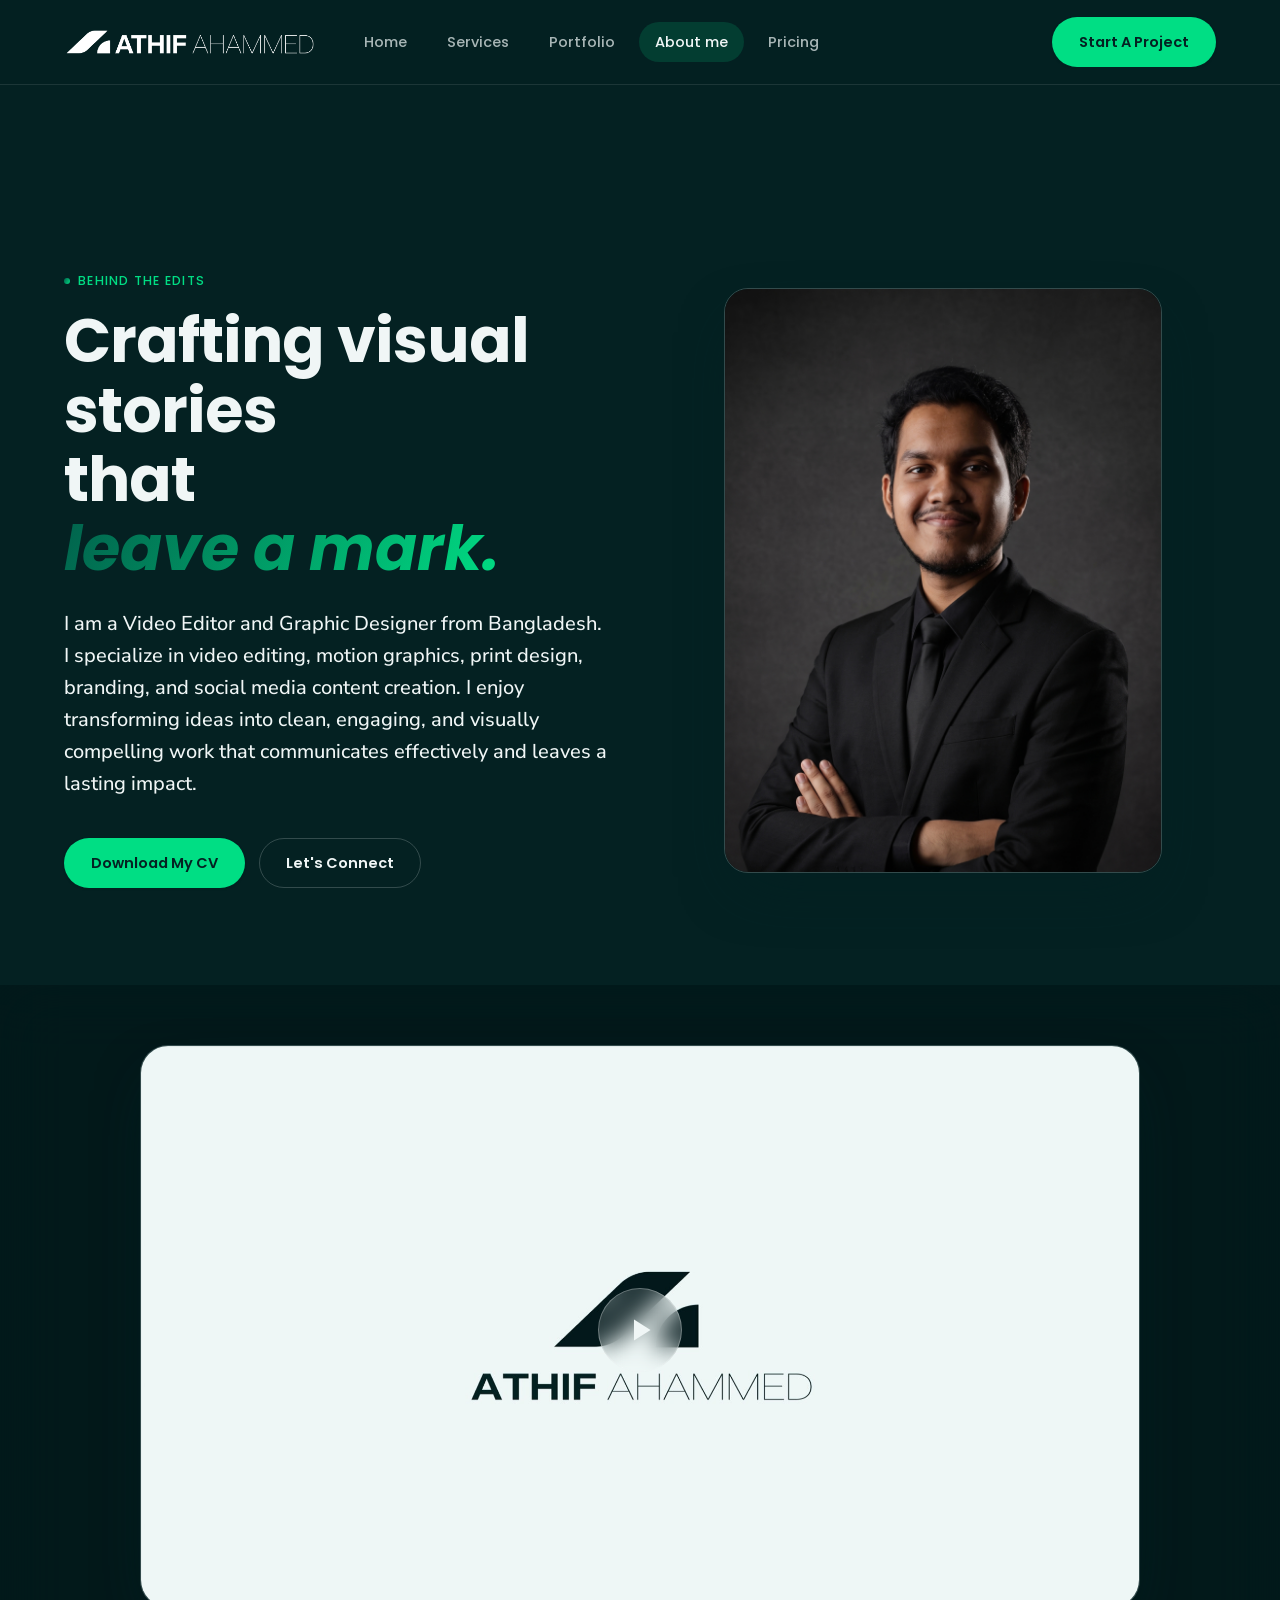
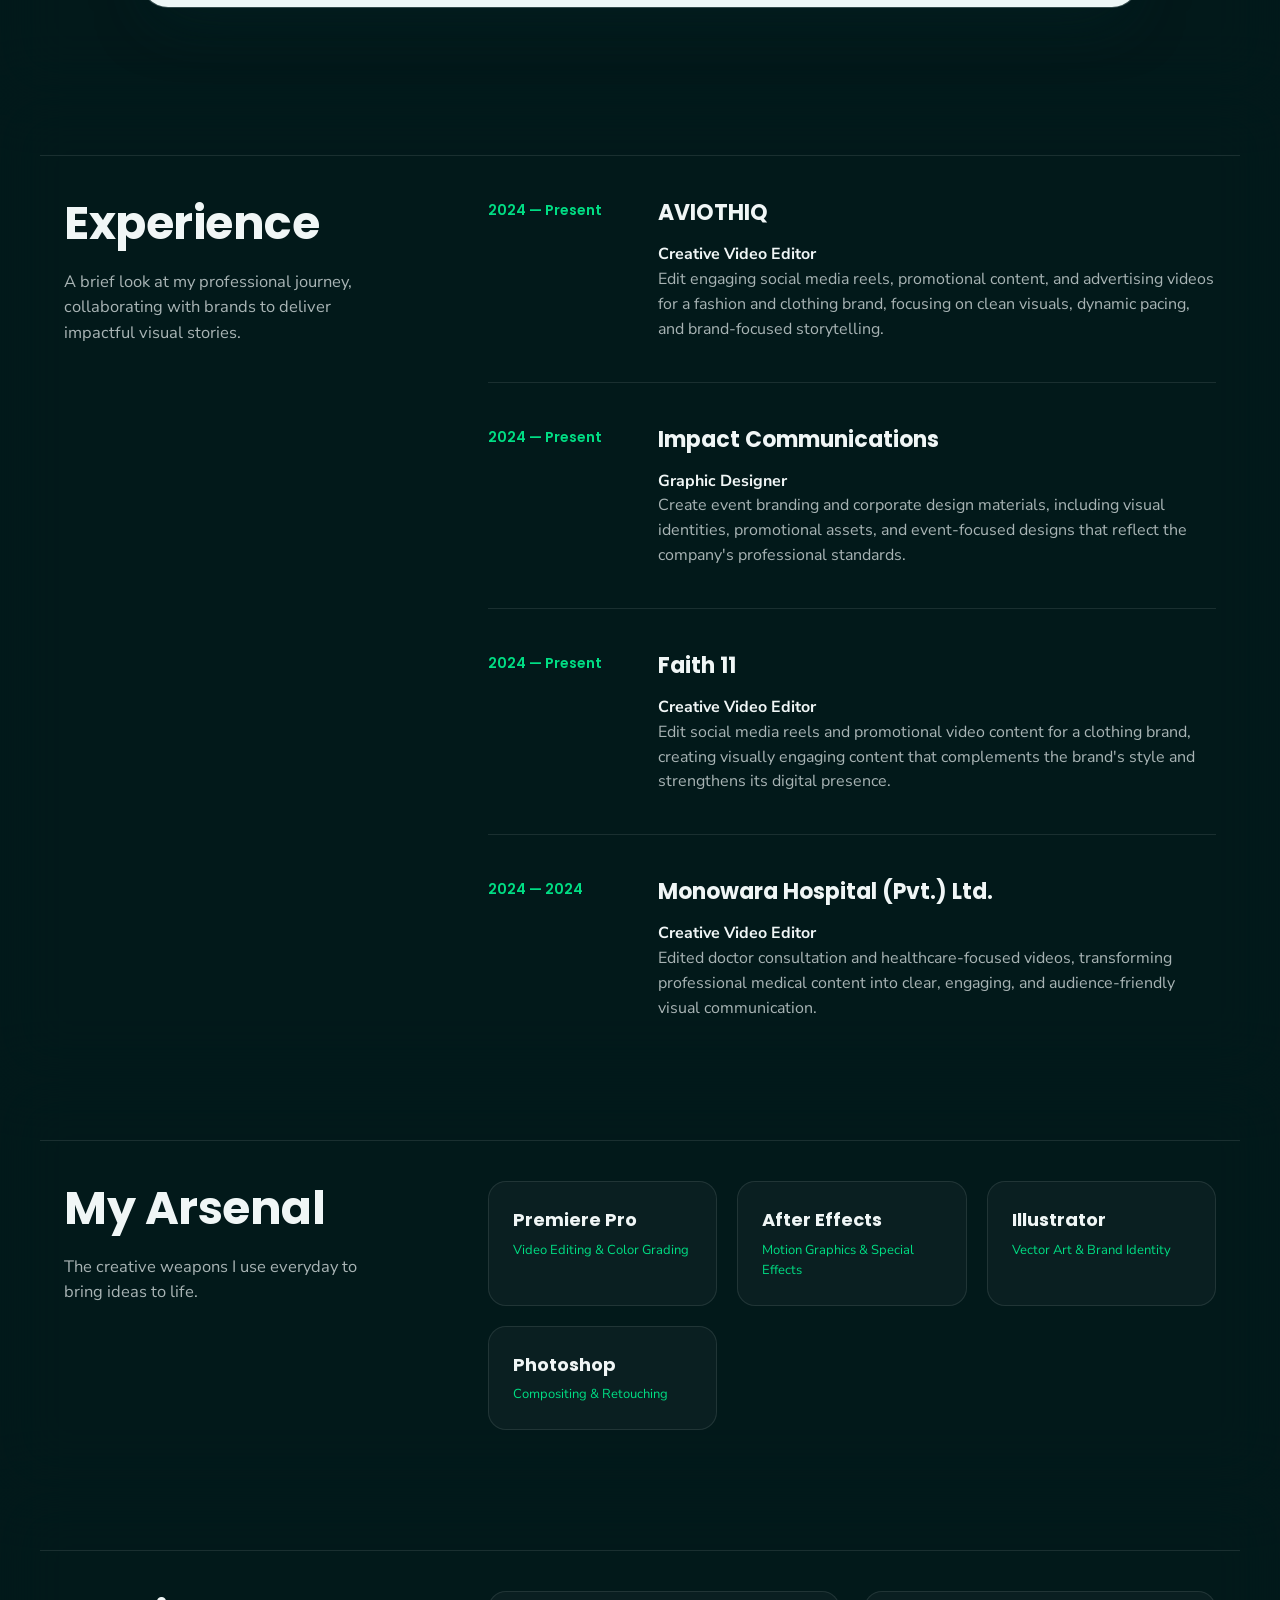
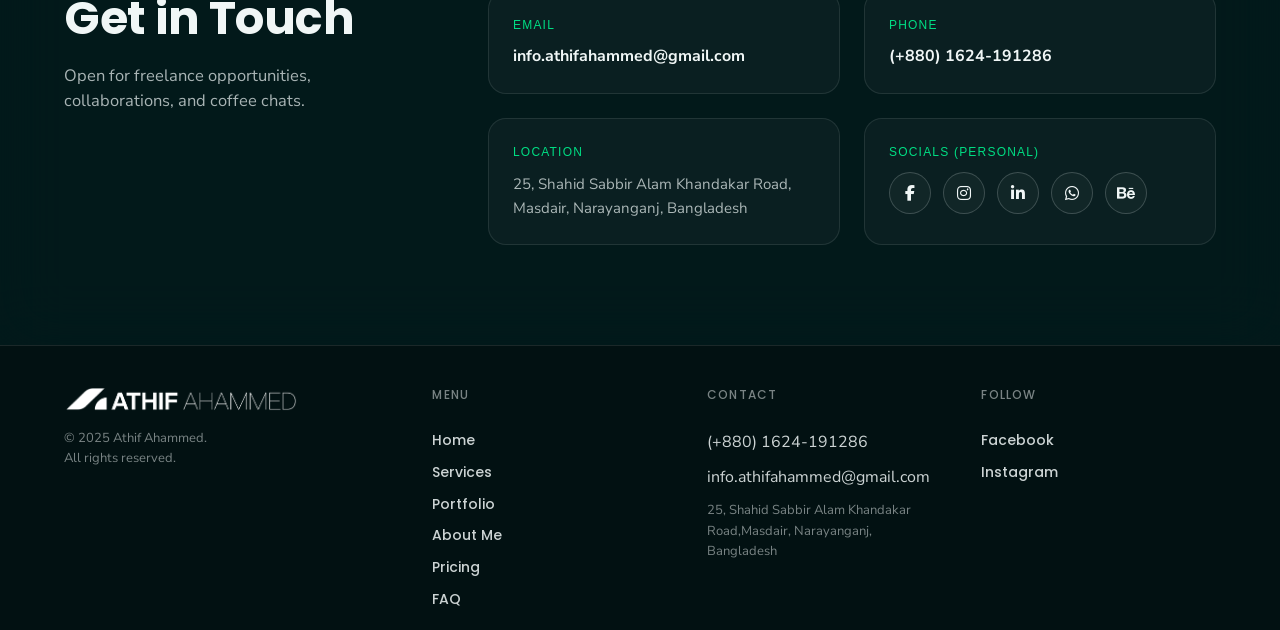
==== commit 7c77f45d: "update index and about" ====
--- a/about.html
+++ b/about.html
@@ -43,7 +43,7 @@
         <p class="section-eyebrow">Behind the edits</p>
         <h1 class="hero-title" style="max-width: 100%; margin-bottom: 24px;">Crafting visual stories <br>that <span class="text-gradient">leave a mark.</span></h1>
         <p class="body-text large-text" style="margin-bottom: 34px;">
-          I am a passionate Video Editor and Motion Graphic Designer from Bangladesh. My journey started with a simple fascination for how visuals and sound can blend together to evoke emotions and tell powerful stories.
+          I am a Video Editor and Graphic Designer from Bangladesh. I specialize in video editing, motion graphics, print design, branding, and social media content creation. I enjoy transforming ideas into clean, engaging, and visually compelling work that communicates effectively and leaves a lasting impact.
         </p>
         <div class="hero-actions">
           <a href="https://drive.google.com/uc?export=download&id=182Mb6pX3GTIovx2ajVMn74D-AsHTv60P" class="btn btn-primary" target="_blank" rel="noopener">Download My CV</a>
@@ -201,7 +201,7 @@
               <i class="fa-brands fa-facebook-f"></i>
             </a>
             <!-- Instagram -->
-            <a href="https://www.instagram.com//_atif_ahammed/" target="_blank" aria-label="Instagram" class="social-icon-btn">
+            <a href="https://www.instagram.com/_atif_ahammed/" target="_blank" aria-label="Instagram" class="social-icon-btn">
               <i class="fa-brands fa-instagram"></i>
             </a>
             <!-- LinkedIn -->
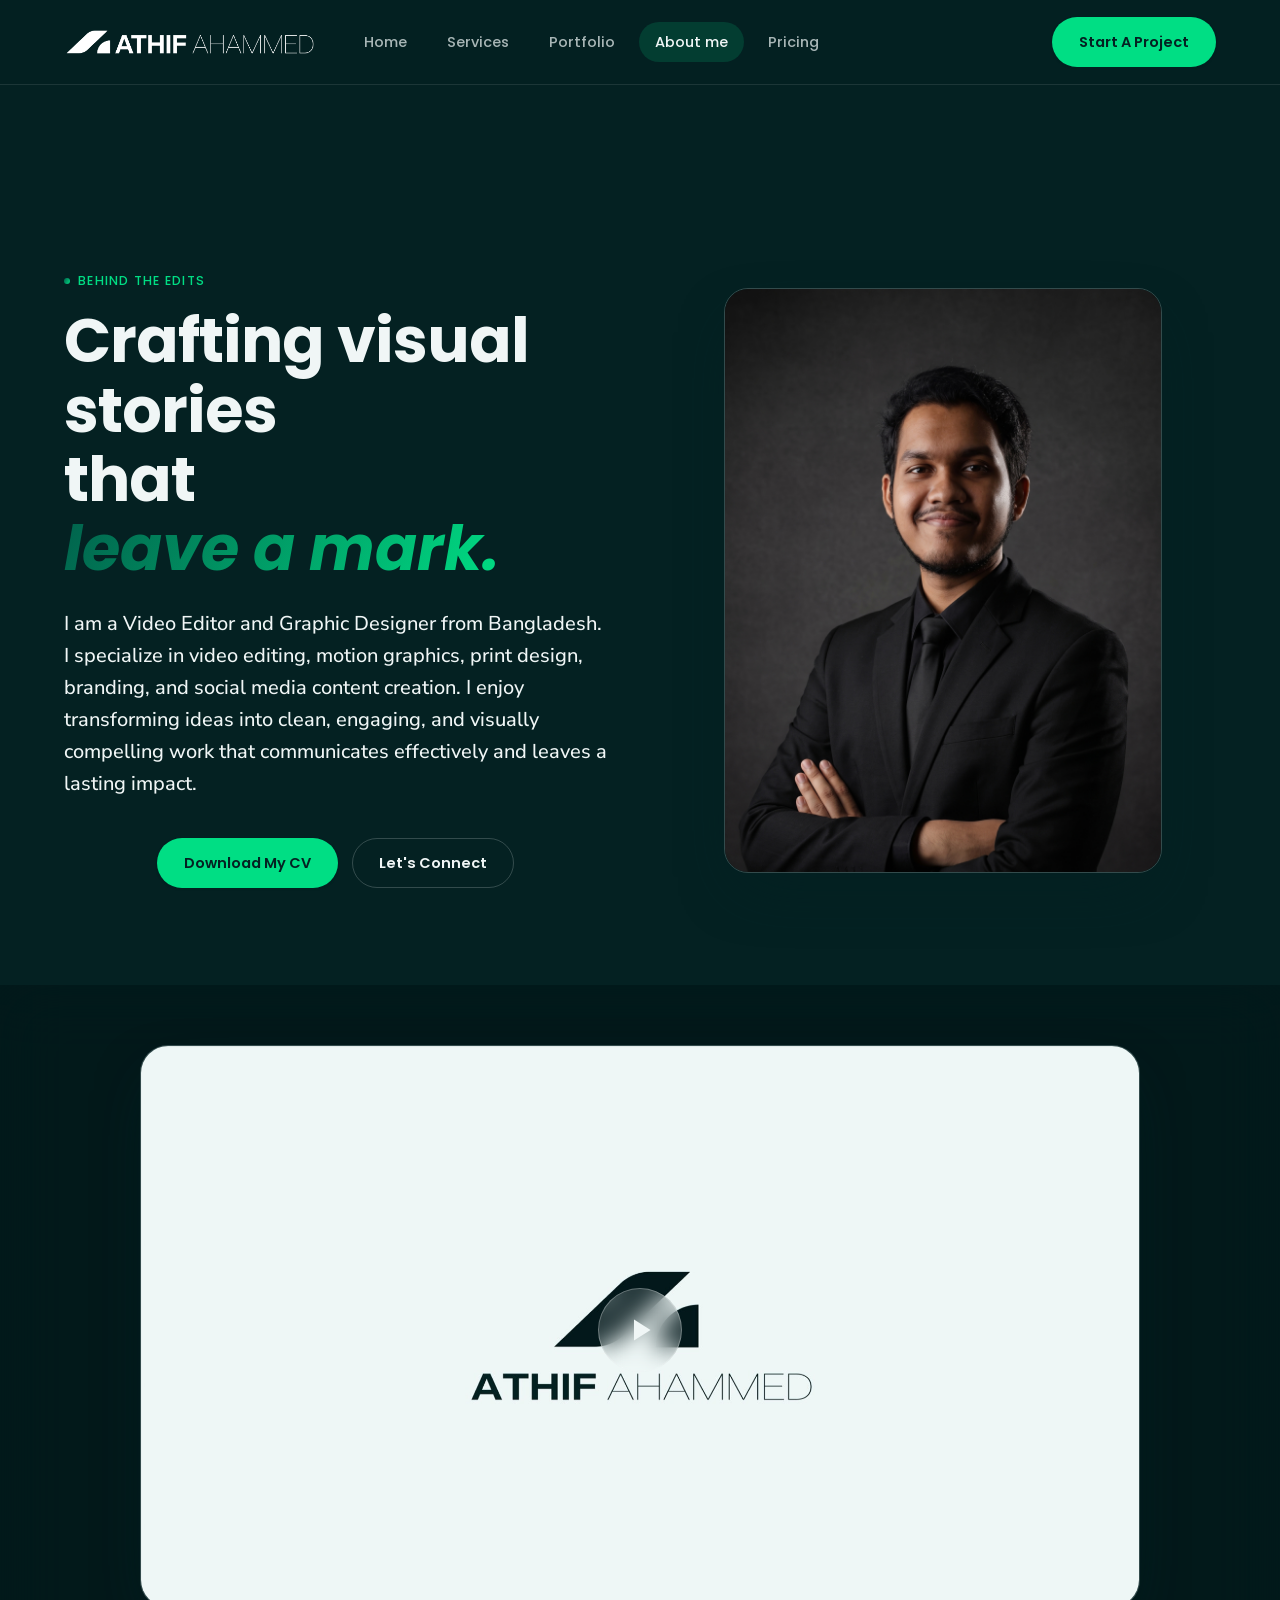
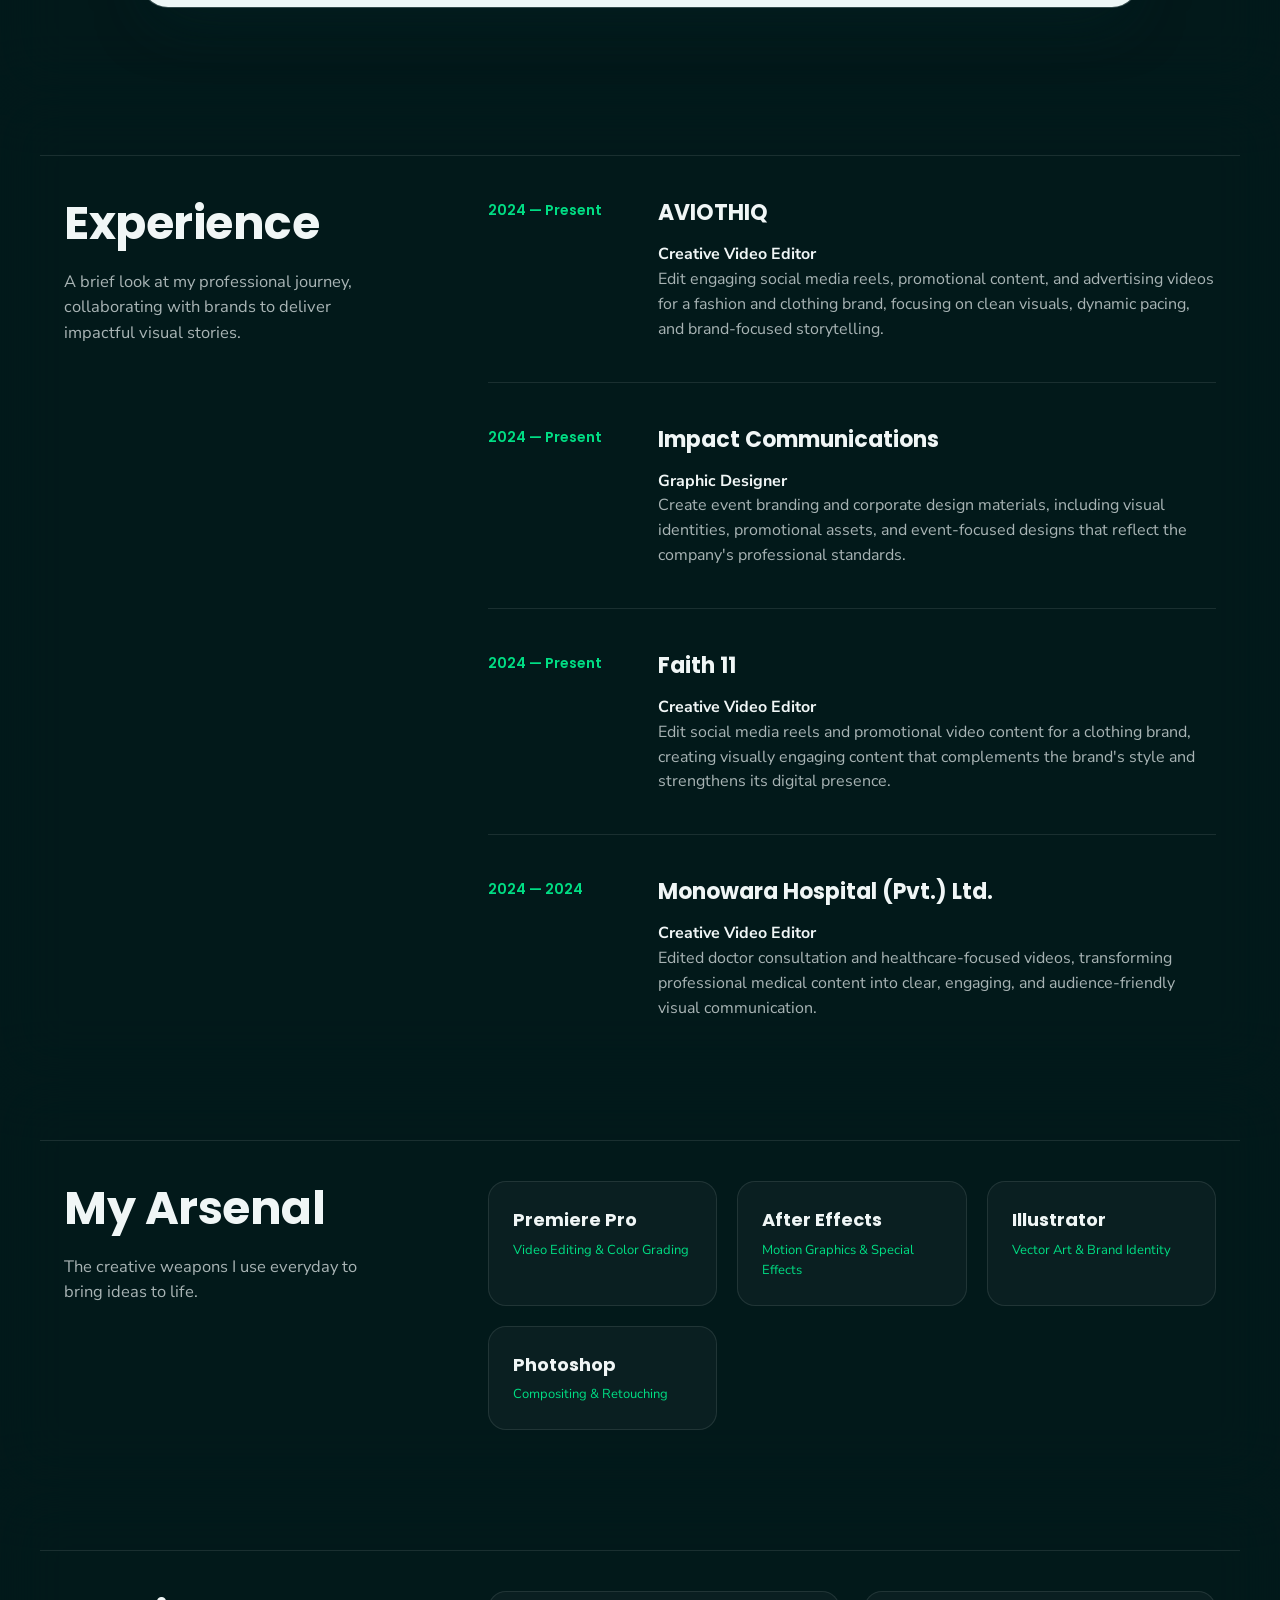
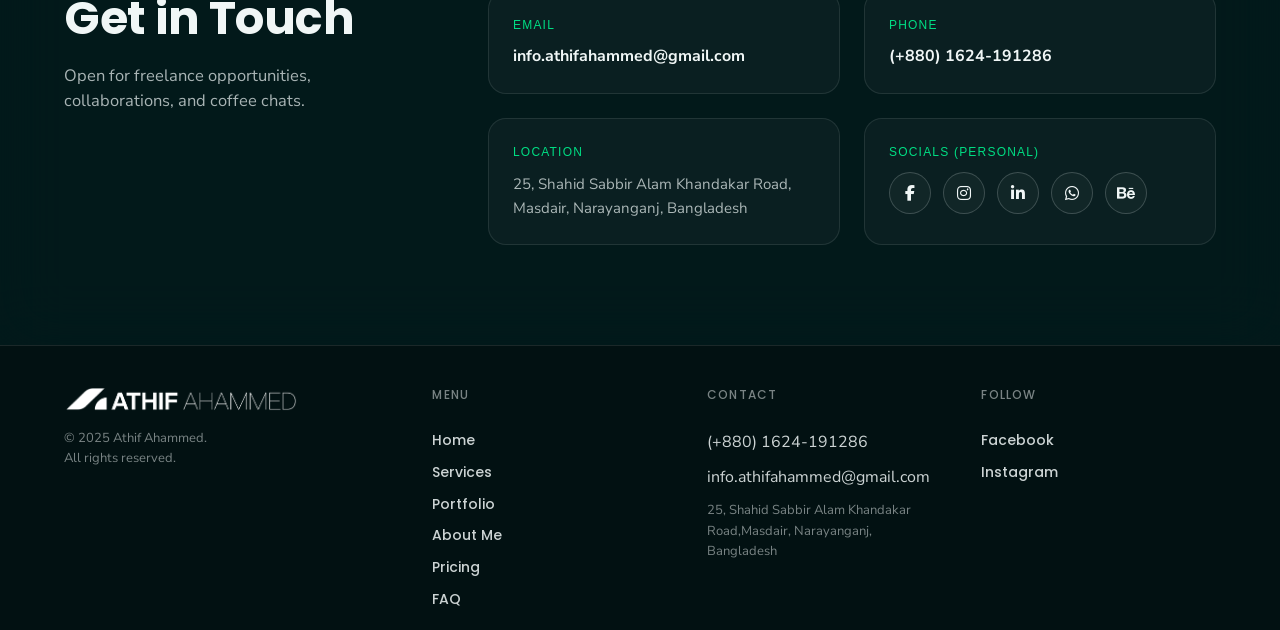
==== commit 71e2969e: "update pricing and pricing button" ====
--- a/about.html
+++ b/about.html
@@ -24,7 +24,7 @@
       <a href="services-overview.html">Services</a>
       <a href="portfolio.html">Portfolio</a>
       <a href="about.html"  class="active">About me</a>
-      <a href="service.html">Pricing</a>
+      <a href="pricing.html">Pricing</a>
     </nav>
     <a href="start.html" class="btn btn-primary header-cta">Start A Project</a>
     <button class="nav-toggle" id="navToggle" aria-label="Toggle menu"><span></span><span></span><span></span></button>
@@ -243,7 +243,7 @@
       <a href="services-overview.html">Services</a>
       <a href="portfolio.html">Portfolio</a>
       <a href="about.html">About Me</a>
-      <a href="service.html">Pricing</a>
+      <a href="pricing.html">Pricing</a>
       <a href="faq.html">FAQ</a>
     </div>
 
--- a/styles.css
+++ b/styles.css
@@ -2239,16 +2239,7 @@
     background: rgba(2, 17, 18, 0.95) !important; /* আপনার অরিজিনাল ডার্ক কালার */
     backdrop-filter: blur(20px) !important;
     -webkit-backdrop-filter: blur(20px) !important;
-    border-bottom: 1px solid rgba(255, 255, 255, 0.08) !important
-
-  /* ১. হেডার বার ফিক্স এবং রাইট কর্নারে আইকন ঠেলে দেওয়া */
-  .site-header {
-    background: rgba(2, 17, 18, 0.65) !important;
-    backdrop-filter: blur(20px) !important;
-    -webkit-backdrop-filter: blur(20px) !important;
-    position: relative !important;
-    z-index: 999 !important;
-  }
+    border-bottom: 1px solid rgba(255, 255, 255, 0.08) !important}
 
   .header-row {
     display: flex !important;
@@ -2284,4 +2275,41 @@
     box-shadow: 0 20px 40px rgba(0, 0, 0, 0.5) !important;
     z-index: 998 !important;
   }
+}/* ==============================================
+   START/CONTACT PAGE: VIEW PRICING BUTTON FIX
+   ============================================== */
+.hero-actions {
+  display: flex;
+  justify-content: center;
+  align-items: center;
+  margin-top: 25px;
+}
+
+/* সেকেন্ডারি বাটন স্টাইল (যদি অলরেডি ক্লাসে থাকে তবে ওভাররাইড হবে) */
+.btn-secondary {
+  background: transparent !important;
+  color: #fff !important;
+  border: 1px solid rgba(255, 255, 255, 0.2) !important;
+  padding: 12px 28px !important;
+  border-radius: 30px !important;
+  font-weight: 500 !important;
+  transition: all 0.3s ease !important;
+  text-decoration: none !important;
+}
+
+.btn-secondary:hover {
+  background: rgba(255, 255, 255, 0.1) !important;
+  border-color: #00f074 !important;
+  color: #00f074 !important;
+}
+
+/* মোবাইল ও ট্যাবলেটের জন্য ছোট স্ক্রিন অপটিমাইজেশন */
+@media (max-width: 980px) {
+  .hero-actions {
+    margin-top: 20px !important;
+  }
+  .btn-secondary {
+    padding: 10px 22px !important;
+    font-size: 14px !important;
+  }
 }
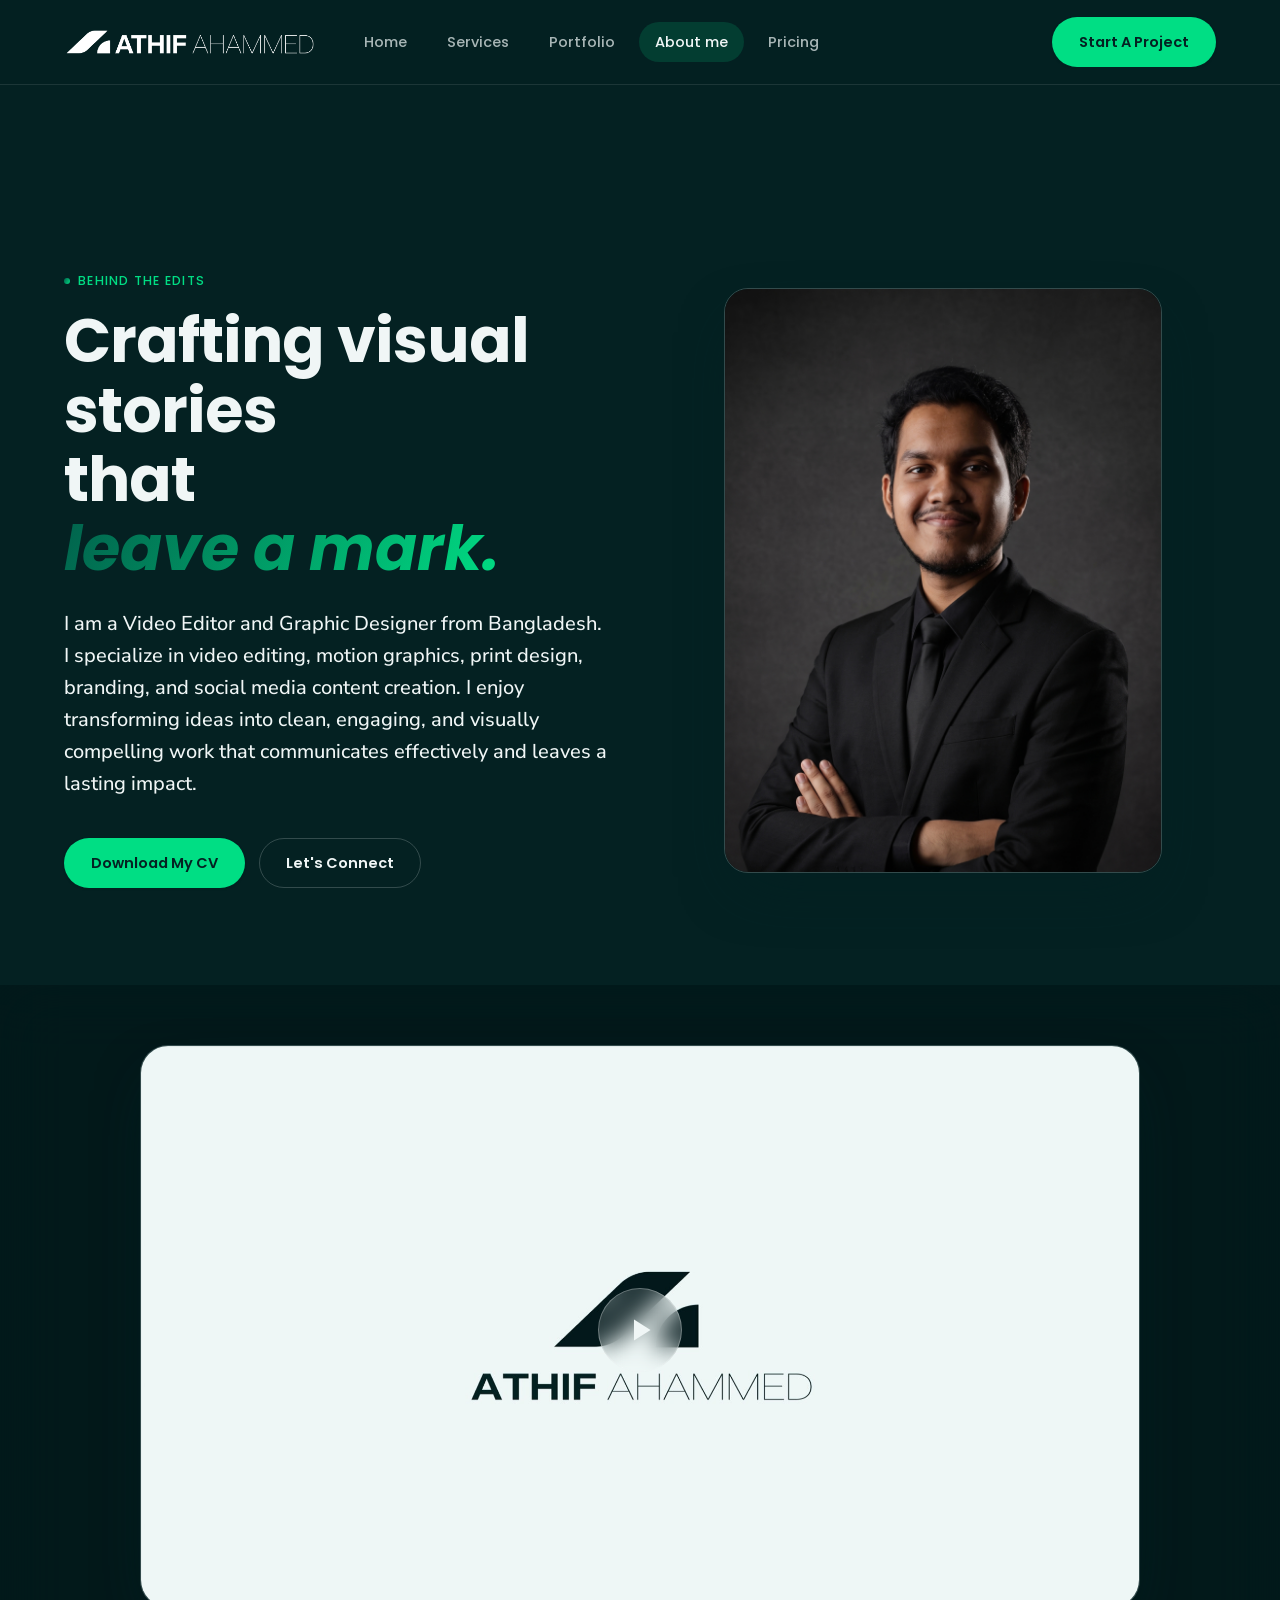
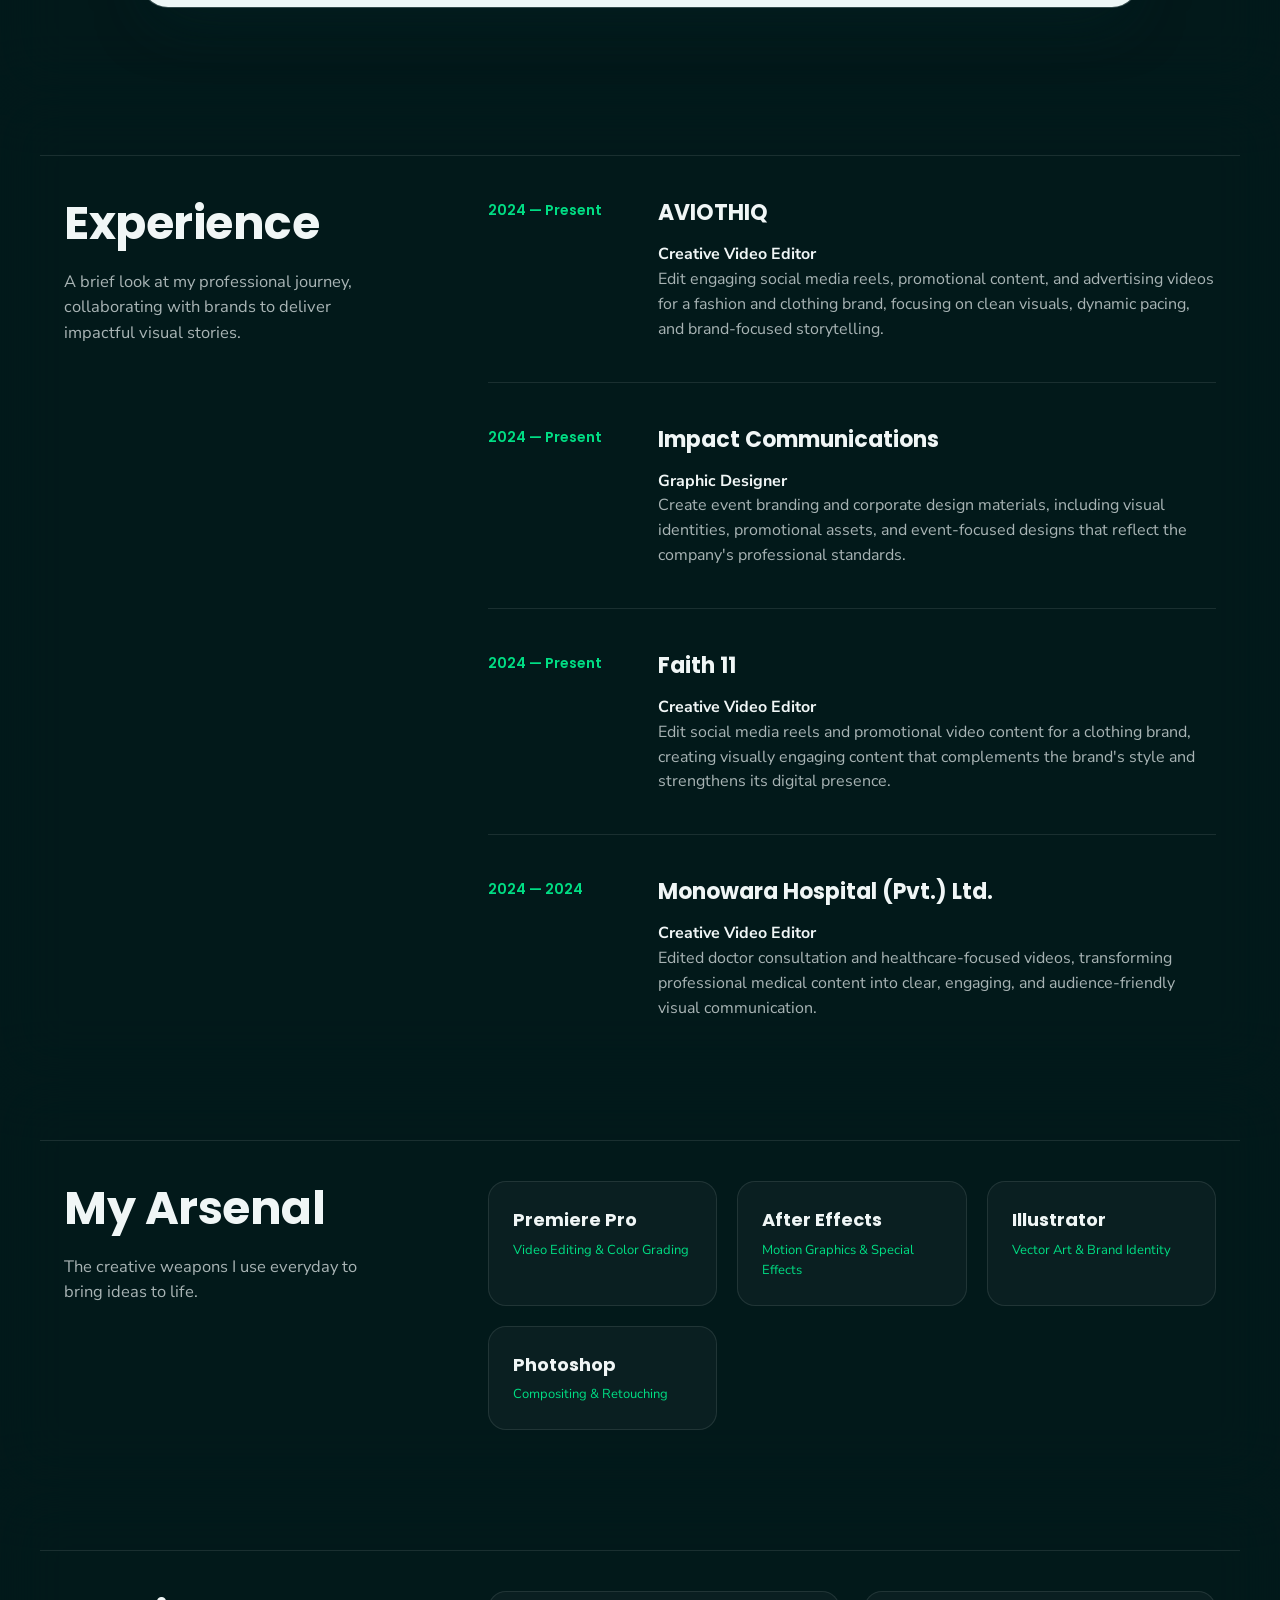
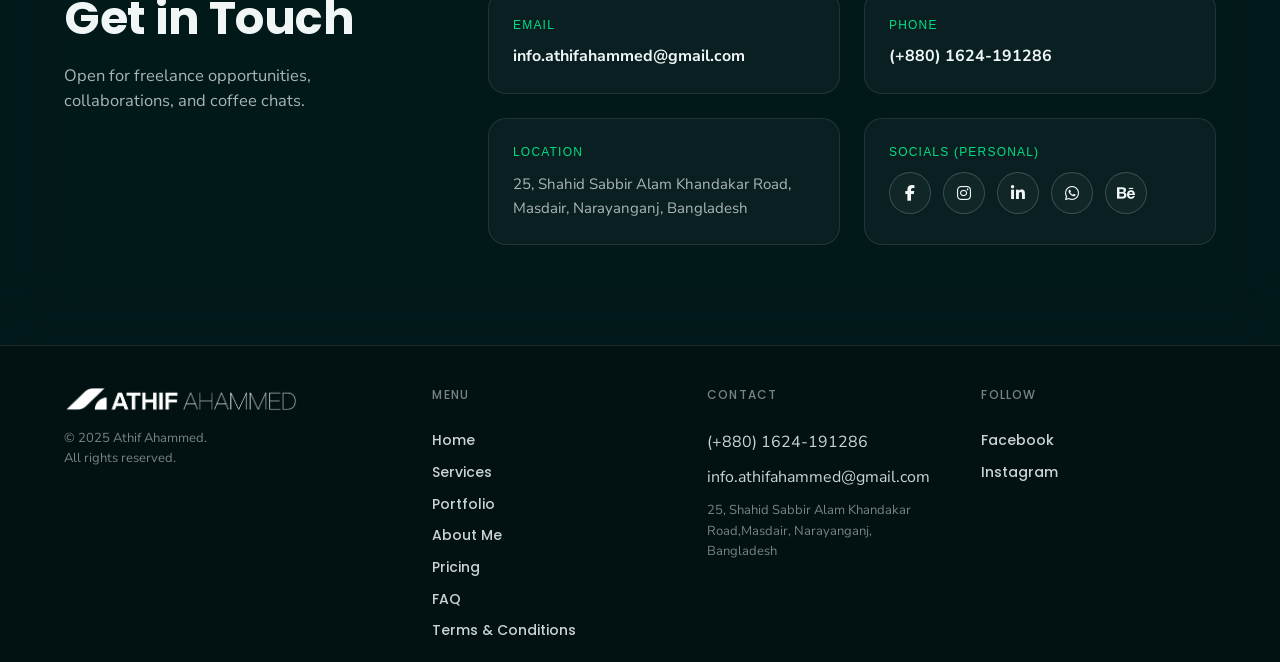
==== commit eab6e0b0: "update" ====
--- a/about.html
+++ b/about.html
@@ -245,6 +245,7 @@
       <a href="about.html">About Me</a>
       <a href="pricing.html">Pricing</a>
       <a href="faq.html">FAQ</a>
+      <a href="terms.html">Terms &amp; Conditions</a>
     </div>
 
     <div class="footer-col">
--- a/styles.css
+++ b/styles.css
@@ -2278,14 +2278,7 @@
 }/* ==============================================
    START/CONTACT PAGE: VIEW PRICING BUTTON FIX
    ============================================== */
-.hero-actions {
-  display: flex;
-  justify-content: center;
-  align-items: center;
-  margin-top: 25px;
-}
-
-/* সেকেন্ডারি বাটন স্টাইল (যদি অলরেডি ক্লাসে থাকে তবে ওভাররাইড হবে) */
+/* সেকেন্ডারি বাটন স্টাইল (প্রাইসিং পেজে যাওয়ার বাটন) */
 .btn-secondary {
   background: transparent !important;
   color: #fff !important;
@@ -2305,11 +2298,15 @@
 
 /* মোবাইল ও ট্যাবলেটের জন্য ছোট স্ক্রিন অপটিমাইজেশন */
 @media (max-width: 980px) {
-  .hero-actions {
-    margin-top: 20px !important;
-  }
   .btn-secondary {
     padding: 10px 22px !important;
     font-size: 14px !important;
   }
+}/* ==============================================
+   PORTFOLIO TABS LEFT ALIGN (MOBILE & TABLET)
+   ============================================== */
+@media (max-width: 980px) {
+  .portfolio-tabs {
+    justify-content: flex-start !important; /* বাটনগুলোকে বাম পাশে ঠেলে দেওয়া হলো */
+  }
 }
